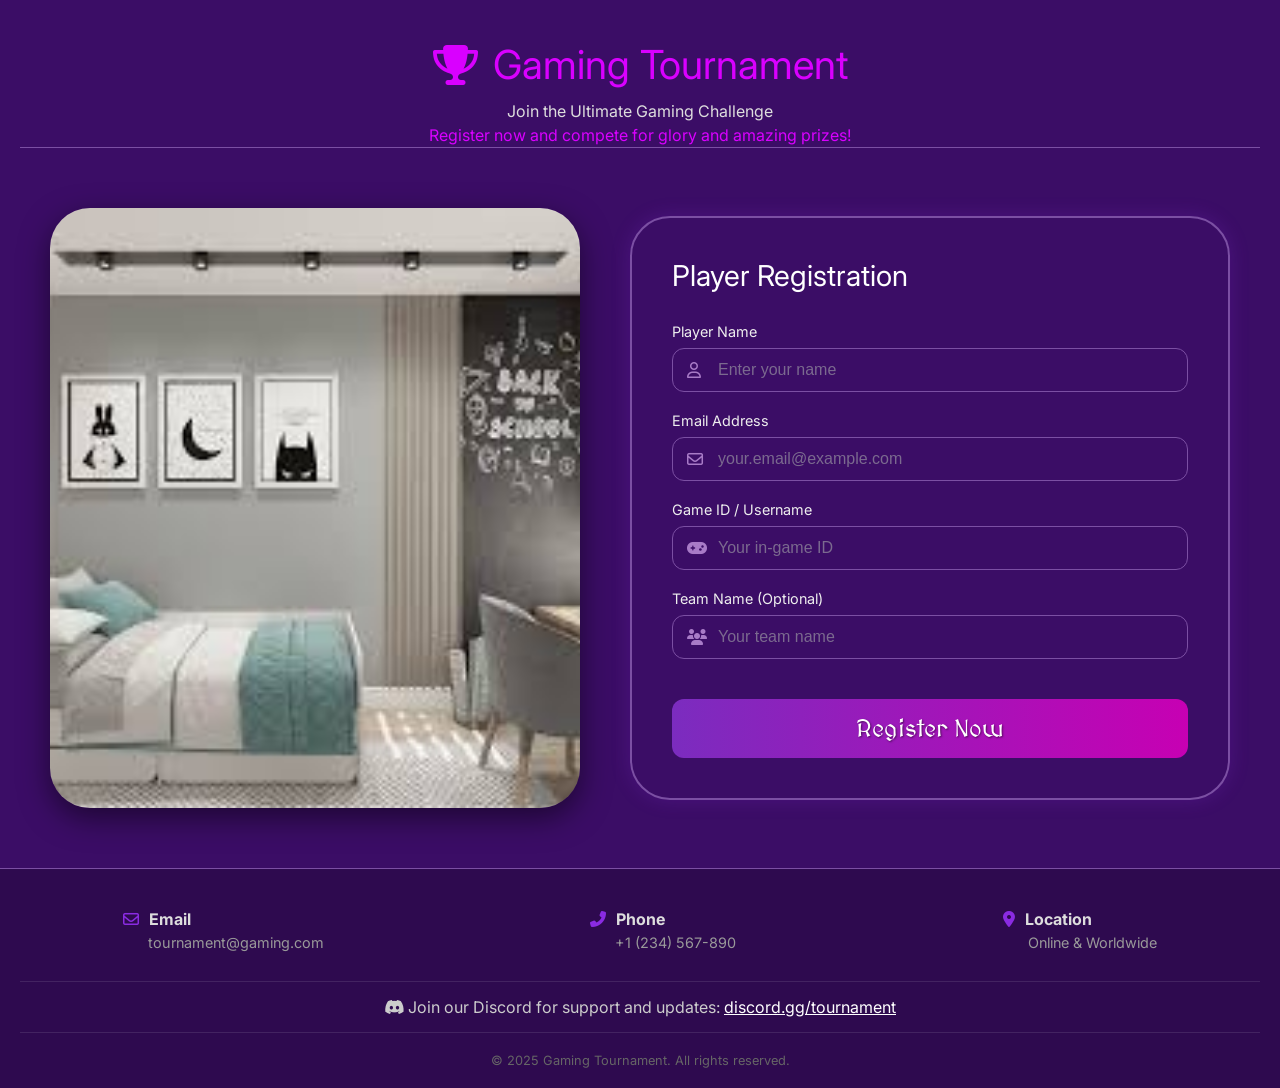
==== index.html @ ecdebb62 "Add files via upload" ====
<!DOCTYPE html>
<html lang="uk">
<head>
    <meta charset="UTF-8">
    <meta name="viewport" content="width=device-width, initial-scale=1.0">
    <title>Gaming Tournament Registration</title>
    <link href="https://fonts.googleapis.com/css2?family=Inter:wght@400;600&family=MedievalSharp&display=swap" rel="stylesheet">
    <link rel="stylesheet" href="https://cdnjs.cloudflare.com/ajax/libs/font-awesome/6.4.0/css/all.min.css">
    <link rel="stylesheet" href="style.css">
</head>
<body>

    <header>
        <div class="header-title">
            <i class="fas fa-trophy"></i> Gaming Tournament
        </div>
        <div class="header-subtitle">
            <p>Join the Ultimate Gaming Challenge</p>
            <p class="highlight-text">Register now and compete for glory and amazing prizes!</p>
        </div>
    </header>

    <main class="main-container">
        
        <div class="image-card">
            <img src="img/image 1.png" alt="Gamer Character">
        </div>

        <div class="form-card">
            <h2>Player Registration</h2>
            <form action="#">
                
                <div class="form-group">
                    <label>Player Name</label>
                    <div class="input-wrapper">
                        <i class="far fa-user"></i>
                        <input type="text" placeholder="Enter your name" required>
                    </div>
                </div>

                <div class="form-group">
                    <label>Email Address</label>
                    <div class="input-wrapper">
                        <i class="far fa-envelope"></i>
                        <input type="email" placeholder="your.email@example.com" required>
                    </div>
                </div>

                <div class="form-group">
                    <label>Game ID / Username</label>
                    <div class="input-wrapper">
                        <i class="fas fa-gamepad"></i>
                        <input type="text" placeholder="Your in-game ID" required>
                    </div>
                </div>

                <div class="form-group">
                    <label>Team Name (Optional)</label>
                    <div class="input-wrapper">
                        <i class="fas fa-users"></i>
                        <input type="text" placeholder="Your team name">
                    </div>
                </div>

                <button type="submit" class="submit-btn">Register Now</button>

            </form>
        </div>
    </main>

    <footer>
        <div class="footer-content">
            <div class="contact-item">
                <h4><i class="far fa-envelope"></i> Email</h4>
                <a href="mailto:tournament@gaming.com">tournament@gaming.com</a>
            </div>
            <div class="contact-item">
                <h4><i class="fas fa-phone-alt"></i> Phone</h4>
                <a href="tel:+1234567890">+1 (234) 567-890</a>
            </div>
            <div class="contact-item">
                <h4><i class="fas fa-map-marker-alt"></i> Location</h4>
                <span>Online & Worldwide</span>
            </div>
        </div>

        <div class="discord-bar">
            <i class="fab fa-discord"></i> Join our Discord for support and updates: <a href="#">discord.gg/tournament</a>
        </div>

        <div class="copyright">
            © 2025 Gaming Tournament. All rights reserved.
        </div>
    </footer>

</body>
</html>
---- style.css ----
:root {
    --bg-color: #3b0d66; /* Темно-фіолетовий фон */
    --card-bg: rgba(255, 255, 255, 0.05);
    --accent-pink: #d900ff;
    --accent-purple: #8a2be2;
    --text-color: #ffffff;
    --border-color: #7b4fa3;
}

* {
    margin: 0;
    padding: 0;
    box-sizing: border-box;
}

body {
    font-family: 'Inter', sans-serif;
    background-color: var(--bg-color);
    color: var(--text-color);
    display: flex;
    flex-direction: column;
    min-height: 100vh;
}

/* --- Header --- */
header {
    text-align: center;
    padding: 40px 20px;
}

.header-title {
    font-size: 2.5rem;
    color: var(--accent-pink);
    margin-bottom: 10px;
    display: flex;
    align-items: center;
    justify-content: center;
    gap: 15px;
    
    
}

.header-subtitle {
    font-size: 1rem;
    color: #ddd;
    line-height: 1.5;
    border-bottom: 1px solid var(--border-color);
}

.highlight-text {
    color: var(--accent-pink);
}

/* --- Main Content --- */
.main-container {
    display: flex;
    justify-content: center;
    align-items: center;
    gap: 50px;
    padding: 20px;
    flex-grow: 1;
    flex-wrap: wrap; /* Для мобільних пристроїв */
}

/* --- Ліва частина (Картинка) --- */
.image-card {
    width: 530px;

    height: 600px;
    padding: 0%;
    border-radius: 40px;
    overflow: hidden;
    box-shadow: 0 10px 30px rgba(0,0,0,0.5);    
}

.image-card img {
    width: 100%;
    height: 100%;
    object-fit: cover;
}

/* --- Права частина (Форма) --- */
.form-card {
    background-color: transparent;
    border: 2px solid var(--border-color);
    border-radius: 40px;
    padding: 40px;
    width: 600px;
    box-shadow: 0 0 20px rgba(138, 43, 226, 0.2);
}

.form-card h2 {
    font-size: 1.8rem;
    margin-bottom: 30px;
    font-weight: 400;
}

.form-group {
    margin-bottom: 20px;
}

.form-group label {
    display: block;
    margin-bottom: 8px;
    font-size: 0.9rem;
    color: #eee;
}

.input-wrapper {
    position: relative;
}

.input-wrapper i {
    position: absolute;
    left: 15px;
    top: 50%;
    transform: translateY(-50%);
    color: #a87bc7;
}

.input-wrapper input {
    width: 100%;
    background: transparent;
    border: 1px solid var(--border-color);
    border-radius: 12px;
    padding: 12px 12px 12px 45px; /* Відступ зліва для іконки */
    color: white;
    font-size: 1rem;
    outline: none;
    transition: border-color 0.3s;
}

.input-wrapper input::placeholder {
    color: #7b6a8f;
}

.input-wrapper input:focus {
    border-color: var(--accent-pink);
    box-shadow: 0 0 8px rgba(217, 0, 255, 0.3);
}

/* Кнопка */
.submit-btn {
    width: 100%;
    padding: 15px;
    margin-top: 20px;
    border: none;
    border-radius: 12px;
    background: linear-gradient(90deg, #7b2cbf 0%, #c700b3 100%);
    color: white;
    font-family: 'MedievalSharp', cursive; /* Специфічний шрифт з картинки */
    font-size: 1.5rem;
    cursor: pointer;
    transition: transform 0.2s;
    text-shadow: 1px 1px 2px rgba(0,0,0,0.5);
}

.submit-btn:hover {
    transform: scale(1.02);
    filter: brightness(1.1);
}

/* --- Footer --- */
footer {
    border-top: 1px solid var(--border-color);
    padding: 40px 20px 20px;
    margin-top: 40px;
    background-color: #2e0a4f;
}

.footer-content {
    display: flex;
    justify-content: space-around   ;
    gap: 60px;
    margin-bottom: 30px;
    flex-wrap: wrap;
}

.contact-item {
    display: flex;
    flex-direction: column;
    align-items: flex-start;
}

.contact-item h4 {
    color: #ddd;
    margin-bottom: 5px;
    display: flex;
    align-items: center;
    gap: 10px;
}

.contact-item h4 i {
    color: var(--accent-purple);
}

.contact-item a, .contact-item span {
    color: #999;
    text-decoration: none;
    font-size: 0.9rem;
    margin-left: 25px; /* Вирівнювання під текстом заголовка */
}

.contact-item a:hover {
    color: var(--accent-pink);
}

.discord-bar {
    text-align: center;
    padding: 15px 0;
    border-top: 1px solid rgba(255,255,255,0.1);
    border-bottom: 1px solid rgba(255,255,255,0.1);
    margin-bottom: 20px;
    color: #ccc;
}

.discord-bar a {
    color: #fff;
    text-decoration: underline;
}

.copyright {
    text-align: center;
    font-size: 0.8rem;
    color: #666;
}

/* --- Адаптивність --- */
@media (max-width: 900px) {
    .main-container {
        flex-direction: column;
    }
    
    .image-card, .form-card {
        width: 100%;
        max-width: 450px;
    }
    
    .footer-content {
        flex-direction: column;
        align-items: center;
        gap: 20px;
    }
}
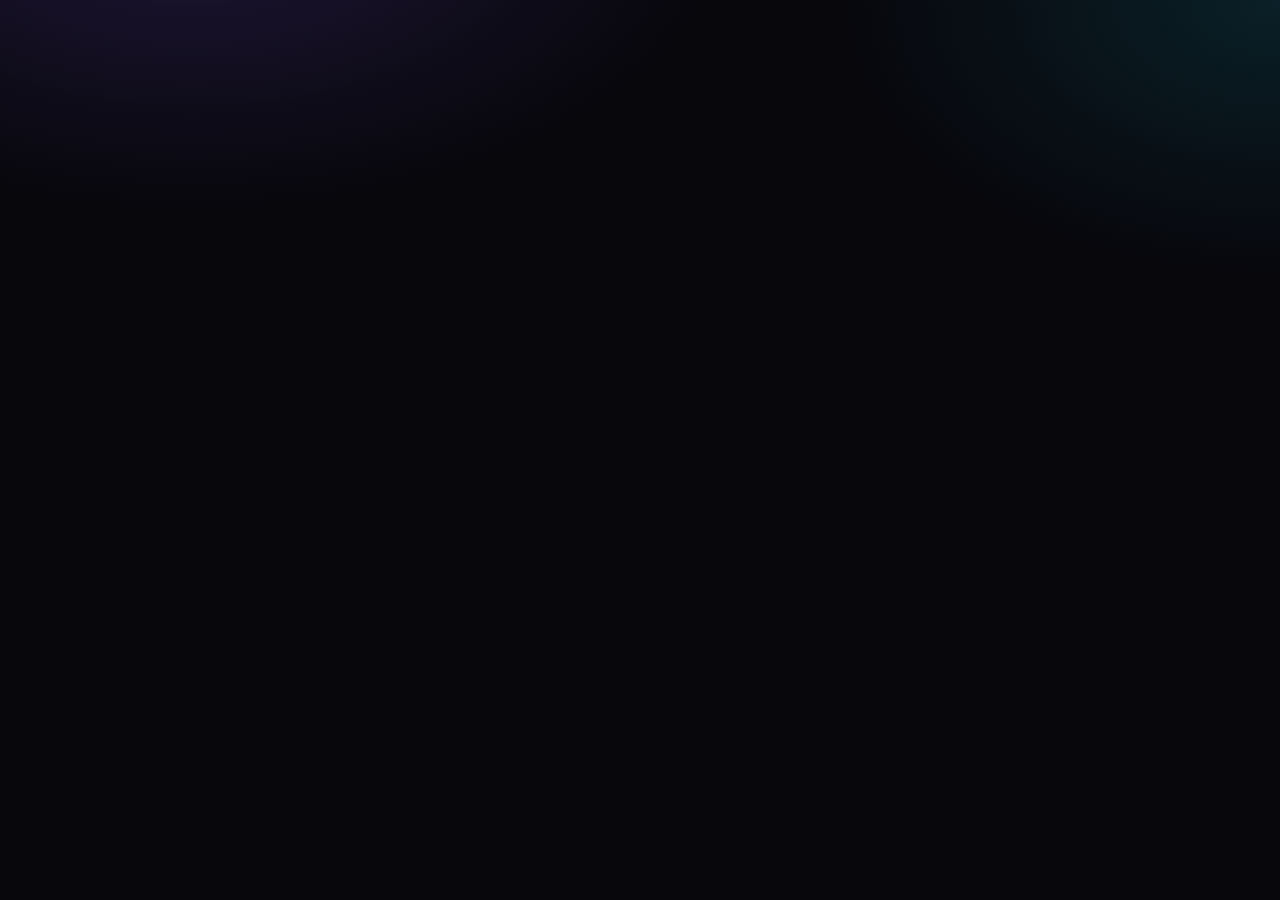
==== commit 6f610707: "Rename undex.html to index.html" ====
--- a/index.html
+++ b/index.html
@@ -1,97 +1,13 @@
-<!DOCTYPE html>
-<html lang="uk">
-<head>
-    <meta charset="UTF-8">
-    <meta name="viewport" content="width=device-width, initial-scale=1.0">
-    <title>Gaming Tournament Registration</title>
-    <link href="https://fonts.googleapis.com/css2?family=Inter:wght@400;600&family=MedievalSharp&display=swap" rel="stylesheet">
-    <link rel="stylesheet" href="https://cdnjs.cloudflare.com/ajax/libs/font-awesome/6.4.0/css/all.min.css">
-    <link rel="stylesheet" href="style.css">
-</head>
-<body>
-
-    <header>
-        <div class="header-title">
-            <i class="fas fa-trophy"></i> Gaming Tournament
-        </div>
-        <div class="header-subtitle">
-            <p>Join the Ultimate Gaming Challenge</p>
-            <p class="highlight-text">Register now and compete for glory and amazing prizes!</p>
-        </div>
-    </header>
-
-    <main class="main-container">
-        
-        <div class="image-card">
-            <img src="img/image 1.png" alt="Gamer Character">
-        </div>
-
-        <div class="form-card">
-            <h2>Player Registration</h2>
-            <form action="#">
-                
-                <div class="form-group">
-                    <label>Player Name</label>
-                    <div class="input-wrapper">
-                        <i class="far fa-user"></i>
-                        <input type="text" placeholder="Enter your name" required>
-                    </div>
-                </div>
-
-                <div class="form-group">
-                    <label>Email Address</label>
-                    <div class="input-wrapper">
-                        <i class="far fa-envelope"></i>
-                        <input type="email" placeholder="your.email@example.com" required>
-                    </div>
-                </div>
-
-                <div class="form-group">
-                    <label>Game ID / Username</label>
-                    <div class="input-wrapper">
-                        <i class="fas fa-gamepad"></i>
-                        <input type="text" placeholder="Your in-game ID" required>
-                    </div>
-                </div>
-
-                <div class="form-group">
-                    <label>Team Name (Optional)</label>
-                    <div class="input-wrapper">
-                        <i class="fas fa-users"></i>
-                        <input type="text" placeholder="Your team name">
-                    </div>
-                </div>
-
-                <button type="submit" class="submit-btn">Register Now</button>
-
-            </form>
-        </div>
-    </main>
-
-    <footer>
-        <div class="footer-content">
-            <div class="contact-item">
-                <h4><i class="far fa-envelope"></i> Email</h4>
-                <a href="mailto:tournament@gaming.com">tournament@gaming.com</a>
-            </div>
-            <div class="contact-item">
-                <h4><i class="fas fa-phone-alt"></i> Phone</h4>
-                <a href="tel:+1234567890">+1 (234) 567-890</a>
-            </div>
-            <div class="contact-item">
-                <h4><i class="fas fa-map-marker-alt"></i> Location</h4>
-                <span>Online & Worldwide</span>
-            </div>
-        </div>
-
-        <div class="discord-bar">
-            <i class="fab fa-discord"></i> Join our Discord for support and updates: <a href="#">discord.gg/tournament</a>
-        </div>
-
-        <div class="copyright">
-            © 2025 Gaming Tournament. All rights reserved.
-        </div>
-    </footer>
-
-</body>
-</html>
+<!DOCTYPE html>
+<html lang="uk">
+<head>
+  <meta charset="UTF-8">
+  <meta name="viewport" content="width=device-width, initial-scale=1.0">
+  <title>IQ Arena</title>
+  <link rel="stylesheet" href="style.css">
+</head>
+<body>
+  <div class="wrap" id="app"></div>
+  <script src="script.js"></script>
+</body>
+</html>
--- a/style.css
+++ b/style.css
@@ -1,244 +1,1082 @@
+@import url('https://fonts.googleapis.com/css2?family=Space+Grotesk:wght@500;600;700&family=Inter:wght@400;500;600;700&display=swap');
+
 :root {
-    --bg-color: #3b0d66; /* Темно-фіолетовий фон */
-    --card-bg: rgba(255, 255, 255, 0.05);
-    --accent-pink: #d900ff;
-    --accent-purple: #8a2be2;
-    --text-color: #ffffff;
-    --border-color: #7b4fa3;
+--bg: #07070c;
+--bg-elev: #12121c;
+--bg-card: #16161f;
+--line: #26263a;
+--violet: #8b5cf6;
+--cyan: #22d3ee;
+--pink: #ec4899;
+--gold: #f5c542;
+--text: #eceaf7;
+--text-dim: #8b899e;
+--danger: #f14668;
+--good: #34d399;
 }
 
 * {
-    margin: 0;
-    padding: 0;
-    box-sizing: border-box;
-}
-
+  box-sizing: border-box;
+  }
+
+html,
 body {
-    font-family: 'Inter', sans-serif;
-    background-color: var(--bg-color);
-    color: var(--text-color);
-    display: flex;
-    flex-direction: column;
-    min-height: 100vh;
-}
-
-/* --- Header --- */
-header {
-    text-align: center;
-    padding: 40px 20px;
-}
-
-.header-title {
-    font-size: 2.5rem;
-    color: var(--accent-pink);
-    margin-bottom: 10px;
-    display: flex;
-    align-items: center;
-    justify-content: center;
-    gap: 15px;
-    
-    
-}
-
-.header-subtitle {
-    font-size: 1rem;
-    color: #ddd;
-    line-height: 1.5;
-    border-bottom: 1px solid var(--border-color);
-}
-
-.highlight-text {
-    color: var(--accent-pink);
-}
-
-/* --- Main Content --- */
-.main-container {
-    display: flex;
-    justify-content: center;
-    align-items: center;
-    gap: 50px;
-    padding: 20px;
-    flex-grow: 1;
-    flex-wrap: wrap; /* Для мобільних пристроїв */
-}
-
-/* --- Ліва частина (Картинка) --- */
-.image-card {
-    width: 530px;
-
-    height: 600px;
-    padding: 0%;
-    border-radius: 40px;
-    overflow: hidden;
-    box-shadow: 0 10px 30px rgba(0,0,0,0.5);    
-}
-
-.image-card img {
-    width: 100%;
-    height: 100%;
-    object-fit: cover;
-}
-
-/* --- Права частина (Форма) --- */
-.form-card {
-    background-color: transparent;
-    border: 2px solid var(--border-color);
-    border-radius: 40px;
-    padding: 40px;
-    width: 600px;
-    box-shadow: 0 0 20px rgba(138, 43, 226, 0.2);
-}
-
-.form-card h2 {
-    font-size: 1.8rem;
-    margin-bottom: 30px;
-    font-weight: 400;
-}
-
-.form-group {
-    margin-bottom: 20px;
-}
-
-.form-group label {
-    display: block;
-    margin-bottom: 8px;
-    font-size: 0.9rem;
-    color: #eee;
-}
-
-.input-wrapper {
-    position: relative;
-}
-
-.input-wrapper i {
-    position: absolute;
-    left: 15px;
-    top: 50%;
-    transform: translateY(-50%);
-    color: #a87bc7;
-}
-
-.input-wrapper input {
-    width: 100%;
-    background: transparent;
-    border: 1px solid var(--border-color);
-    border-radius: 12px;
-    padding: 12px 12px 12px 45px; /* Відступ зліва для іконки */
-    color: white;
-    font-size: 1rem;
-    outline: none;
-    transition: border-color 0.3s;
-}
-
-.input-wrapper input::placeholder {
-    color: #7b6a8f;
-}
-
-.input-wrapper input:focus {
-    border-color: var(--accent-pink);
-    box-shadow: 0 0 8px rgba(217, 0, 255, 0.3);
-}
-
-/* Кнопка */
-.submit-btn {
-    width: 100%;
-    padding: 15px;
-    margin-top: 20px;
-    border: none;
-    border-radius: 12px;
-    background: linear-gradient(90deg, #7b2cbf 0%, #c700b3 100%);
-    color: white;
-    font-family: 'MedievalSharp', cursive; /* Специфічний шрифт з картинки */
-    font-size: 1.5rem;
-    cursor: pointer;
-    transition: transform 0.2s;
-    text-shadow: 1px 1px 2px rgba(0,0,0,0.5);
-}
-
-.submit-btn:hover {
-    transform: scale(1.02);
-    filter: brightness(1.1);
-}
-
-/* --- Footer --- */
-footer {
-    border-top: 1px solid var(--border-color);
-    padding: 40px 20px 20px;
-    margin-top: 40px;
-    background-color: #2e0a4f;
-}
-
-.footer-content {
-    display: flex;
-    justify-content: space-around   ;
-    gap: 60px;
-    margin-bottom: 30px;
-    flex-wrap: wrap;
-}
-
-.contact-item {
-    display: flex;
-    flex-direction: column;
-    align-items: flex-start;
-}
-
-.contact-item h4 {
-    color: #ddd;
-    margin-bottom: 5px;
-    display: flex;
-    align-items: center;
-    gap: 10px;
-}
-
-.contact-item h4 i {
-    color: var(--accent-purple);
-}
-
-.contact-item a, .contact-item span {
-    color: #999;
-    text-decoration: none;
-    font-size: 0.9rem;
-    margin-left: 25px; /* Вирівнювання під текстом заголовка */
-}
-
-.contact-item a:hover {
-    color: var(--accent-pink);
-}
-
-.discord-bar {
-    text-align: center;
-    padding: 15px 0;
-    border-top: 1px solid rgba(255,255,255,0.1);
-    border-bottom: 1px solid rgba(255,255,255,0.1);
-    margin-bottom: 20px;
-    color: #ccc;
-}
-
-.discord-bar a {
-    color: #fff;
-    text-decoration: underline;
-}
-
-.copyright {
-    text-align: center;
-    font-size: 0.8rem;
-    color: #666;
-}
-
-/* --- Адаптивність --- */
-@media (max-width: 900px) {
-    .main-container {
-        flex-direction: column;
-    }
-    
-    .image-card, .form-card {
-        width: 100%;
-        max-width: 450px;
-    }
-    
-    .footer-content {
-        flex-direction: column;
-        align-items: center;
-        gap: 20px;
-    }
-}
+margin: 0;
+padding: 0;
+}
+
+body {
+background:
+radial-gradient(
+ellipse 900px 500px at 15% -10%,
+rgba(139, 92, 246, .18),
+transparent 60%
+),
+radial-gradient(
+ellipse 800px 500px at 100% 0%,
+rgba(34, 211, 238, .12),
+transparent 55%
+),
+var(--bg);
+
+color: var(--text);
+font-family: 'Inter', sans-serif;
+min-height: 100vh;
+}
+
+h1,
+h2,
+h3,
+.disp {
+font-family: 'Space Grotesk', sans-serif;
+}
+
+button,
+input {
+font-family: 'Inter', sans-serif;
+}
+
+button {
+cursor: pointer;
+}
+
+::selection {
+background: var(--violet);
+color: #fff;
+}
+
+:focus-visible {
+outline: 2px solid var(--cyan);
+outline-offset: 2px;
+}
+
+@media (prefers-reduced-motion: reduce) {
+
+* {
+  animation-duration: .001ms !important;
+  transition-duration: .001ms !important;
+  }
+  }
+
+.wrap {
+max-width: 960px;
+margin: 0 auto;
+padding: 18px 16px 60px;
+}
+
+/* TOPBAR */
+
+.topbar {
+display: flex;
+align-items: center;
+justify-content: space-between;
+gap: 12px;
+margin-bottom: 22px;
+}
+
+.brand {
+display: flex;
+align-items: center;
+gap: 10px;
+}
+
+.brand-orb {
+width: 36px;
+height: 36px;
+border-radius: 50%;
+background: conic-gradient(
+from 180deg,
+var(--violet),
+var(--cyan),
+var(--pink),
+var(--violet)
+);
+box-shadow: 0 0 22px rgba(139, 92, 246, .55);
+animation: spin 6s linear infinite;
+}
+
+@keyframes spin {
+to {
+transform: rotate(360deg);
+}
+}
+
+.brand-name {
+font-size: 20px;
+font-weight: 700;
+letter-spacing: .3px;
+}
+
+.brand-name span {
+color: var(--cyan);
+}
+
+.coin-pill {
+display: flex;
+align-items: center;
+gap: 6px;
+background: var(--bg-card);
+border: 1px solid var(--line);
+padding: 8px 14px;
+border-radius: 999px;
+font-weight: 600;
+font-size: 14px;
+}
+
+.coin-pill .dot {
+width: 9px;
+height: 9px;
+border-radius: 50%;
+background: var(--gold);
+box-shadow: 0 0 8px var(--gold);
+}
+
+/* TABS */
+
+.tabs {
+display: flex;
+gap: 6px;
+margin-bottom: 22px;
+border-bottom: 1px solid var(--line);
+overflow-x: auto;
+}
+
+.tab-btn {
+background: none;
+border: none;
+color: var(--text-dim);
+padding: 10px 16px;
+font-size: 14.5px;
+font-weight: 600;
+border-bottom: 2px solid transparent;
+white-space: nowrap;
+transition: .15s;
+}
+
+.tab-btn:hover {
+color: var(--text);
+}
+
+.tab-btn.active {
+color: var(--cyan);
+border-bottom-color: var(--cyan);
+}
+
+/* COMMON */
+
+.card {
+background: var(--bg-card);
+border: 1px solid var(--line);
+border-radius: 16px;
+padding: 22px;
+}
+
+.muted {
+color: var(--text-dim);
+}
+
+.grad-btn {
+background: linear-gradient(90deg, var(--violet), var(--cyan));
+border: none;
+color: #0a0a12;
+font-weight: 700;
+padding: 12px 22px;
+border-radius: 11px;
+font-size: 15px;
+transition: .15s;
+}
+
+.grad-btn:hover {
+filter: brightness(1.1);
+transform: translateY(-1px);
+}
+
+.grad-btn:disabled {
+opacity: .4;
+cursor: not-allowed;
+transform: none;
+}
+
+.ghost-btn {
+background: transparent;
+border: 1px solid var(--line);
+color: var(--text);
+padding: 11px 20px;
+border-radius: 11px;
+font-size: 14.5px;
+font-weight: 600;
+transition: .15s;
+}
+
+.ghost-btn:hover {
+border-color: var(--cyan);
+color: var(--cyan);
+}
+
+/* TEST HUB */
+
+.hero-row {
+display: flex;
+gap: 22px;
+align-items: center;
+flex-wrap: wrap;
+margin-bottom: 22px;
+}
+
+.gauge-wrap {
+position: relative;
+width: 150px;
+height: 150px;
+flex-shrink: 0;
+}
+
+.gauge-num {
+position: absolute;
+inset: 0;
+display: flex;
+flex-direction: column;
+align-items: center;
+justify-content: center;
+}
+
+.gauge-num b {
+font-family: 'Space Grotesk';
+font-size: 26px;
+}
+
+.gauge-num small {
+color: var(--text-dim);
+font-size: 11px;
+letter-spacing: .5px;
+text-align: center;
+padding: 0 10px;
+}
+
+.hero-text h2 {
+margin: 0 0 8px;
+font-size: 24px;
+}
+
+.hero-text p {
+color: var(--text-dim);
+margin: 0 0 14px;
+max-width: 420px;
+line-height: 1.5;
+font-size: 14.5px;
+}
+
+.shop-cats {
+display: flex;
+gap: 8px;
+margin-bottom: 18px;
+flex-wrap: wrap;
+}
+
+.cat-chip {
+background: var(--bg-elev);
+border: 1px solid var(--line);
+color: var(--text-dim);
+padding: 8px 14px;
+border-radius: 999px;
+font-size: 13.5px;
+font-weight: 600;
+}
+
+.cat-chip:hover {
+border-color: var(--violet);
+color: var(--text);
+}
+
+.cat-chip.active {
+color: #0a0a12;
+background: var(--cyan);
+border-color: var(--cyan);
+}
+
+/* LEVELS */
+
+.level-grid {
+display: grid;
+grid-template-columns: repeat(auto-fill, minmax(130px, 1fr));
+gap: 14px;
+}
+
+.level-node {
+position: relative;
+background: var(--bg-elev);
+border: 1px solid var(--line);
+border-radius: 14px;
+padding: 16px 12px;
+text-align: center;
+transition: .15s;
+}
+
+.level-node.unlocked {
+border-color: var(--violet);
+cursor: pointer;
+}
+
+.level-node.unlocked:hover {
+transform: translateY(-2px);
+box-shadow: 0 6px 20px rgba(139, 92, 246, .25);
+}
+
+.level-node.locked {
+opacity: .45;
+}
+
+.level-num {
+font-family: 'Space Grotesk';
+font-size: 26px;
+font-weight: 700;
+}
+
+.level-title {
+font-size: 11.5px;
+color: var(--text-dim);
+margin: 4px 0 8px;
+min-height: 28px;
+}
+
+.level-stars {
+font-size: 15px;
+letter-spacing: 2px;
+}
+
+.level-lock {
+font-size: 22px;
+margin-top: 4px;
+}
+
+/* TEST CARDS */
+
+.image-test-menu {
+display: grid;
+grid-template-columns: 1fr;
+gap: 14px;
+}
+
+.image-test-card {
+background: var(--bg-elev);
+border: 1px solid var(--line);
+border-radius: 14px;
+padding: 20px;
+transition: .15s;
+}
+
+.image-test-card:hover {
+border-color: var(--violet);
+}
+
+.image-test-card h3 {
+margin: 0 0 8px;
+font-size: 17px;
+}
+
+.image-test-card p {
+color: var(--text-dim);
+font-size: 13.5px;
+line-height: 1.5;
+margin: 0 0 15px;
+}
+
+.test-type-badge {
+display: inline-block;
+font-size: 11px;
+color: var(--cyan);
+border: 1px solid rgba(34, 211, 238, .35);
+padding: 5px 9px;
+border-radius: 999px;
+margin-bottom: 9px;
+font-weight: 700;
+letter-spacing: .4px;
+}
+
+/* IMAGE TEST */
+
+.picture-box {
+background: #0b0b14;
+border: 1px solid var(--line);
+border-radius: 14px;
+padding: 18px;
+margin: 10px 0 18px;
+display: flex;
+justify-content: center;
+align-items: center;
+min-height: 230px;
+overflow: hidden;
+}
+
+.picture-box svg {
+max-width: 100%;
+height: auto;
+}
+
+.image-options {
+display: grid;
+grid-template-columns: 1fr 1fr;
+gap: 12px;
+}
+
+.image-opt {
+min-height: 130px;
+display: flex;
+align-items: center;
+justify-content: center;
+}
+
+.image-opt svg {
+max-width: 100%;
+height: 100px;
+}
+
+@media(max-width:520px) {
+.image-options {
+grid-template-columns: 1fr;
+}
+
+.image-opt {
+min-height: 110px;
+}
+}
+
+/* PROGRESS */
+
+.q-progress {
+display: flex;
+gap: 5px;
+margin-bottom: 18px;
+}
+
+.q-progress i {
+flex: 1;
+height: 5px;
+border-radius: 3px;
+background: var(--line);
+}
+
+.q-progress i.done {
+background: var(--cyan);
+}
+
+.q-progress i.now {
+background: var(--violet);
+}
+
+.q-text {
+font-size: 19px;
+font-weight: 600;
+margin: 4px 0 20px;
+line-height: 1.4;
+}
+
+.opts {
+display: grid;
+grid-template-columns: 1fr 1fr;
+gap: 12px;
+}
+
+@media(max-width:520px) {
+.opts {
+grid-template-columns: 1fr;
+}
+}
+
+.opt-btn {
+text-align: left;
+background: var(--bg-elev);
+border: 1px solid var(--line);
+color: var(--text);
+padding: 14px 16px;
+border-radius: 12px;
+font-size: 15px;
+transition: .12s;
+}
+
+.opt-btn:hover {
+border-color: var(--violet);
+background: #1a1a28;
+}
+
+.opt-btn.correct {
+border-color: var(--good);
+background: rgba(52, 211, 153, .12);
+}
+
+.opt-btn.wrong {
+border-color: var(--danger);
+background: rgba(241, 70, 104, .12);
+}
+
+.opt-btn:disabled {
+cursor: default;
+}
+
+/* RESULTS */
+
+.result-box {
+text-align: center;
+padding: 10px 0 4px;
+}
+
+.result-box .big {
+font-family: 'Space Grotesk';
+font-size: 52px;
+font-weight: 700;
+background: linear-gradient(90deg, var(--violet), var(--cyan));
+-webkit-background-clip: text;
+background-clip: text;
+color: transparent;
+}
+
+.pass-tag {
+display: inline-block;
+padding: 6px 16px;
+border-radius: 999px;
+font-weight: 700;
+font-size: 13px;
+margin-bottom: 8px;
+}
+
+.pass-tag.win {
+background: rgba(52, 211, 153, .15);
+color: var(--good);
+}
+
+.pass-tag.fail {
+background: rgba(241, 70, 104, .15);
+color: var(--danger);
+}
+
+.result-row {
+display: flex;
+justify-content: center;
+gap: 26px;
+margin: 18px 0 22px;
+flex-wrap: wrap;
+}
+
+.result-stat {
+text-align: center;
+}
+
+.result-stat b {
+display: block;
+font-size: 20px;
+font-family: 'Space Grotesk';
+}
+
+.result-stat small {
+color: var(--text-dim);
+font-size: 12px;
+}
+
+.stars-big {
+font-size: 34px;
+letter-spacing: 6px;
+margin: 6px 0 10px;
+}
+
+/* SHOP */
+
+.shop-grid {
+display: grid;
+grid-template-columns: repeat(auto-fill, minmax(140px, 1fr));
+gap: 14px;
+}
+
+.item-card {
+background: var(--bg-elev);
+border: 1px solid var(--line);
+border-radius: 14px;
+padding: 14px;
+text-align: center;
+}
+
+.item-preview {
+width: 64px;
+height: 64px;
+border-radius: 50%;
+margin: 0 auto 10px;
+display: flex;
+align-items: center;
+justify-content: center;
+font-size: 28px;
+border: 1px solid var(--line);
+}
+
+.item-name {
+font-size: 13.5px;
+font-weight: 600;
+margin-bottom: 2px;
+}
+
+.item-cost {
+color: var(--gold);
+font-size: 12.5px;
+margin-bottom: 10px;
+}
+
+.item-btn {
+width: 100%;
+padding: 8px;
+border-radius: 9px;
+font-size: 13px;
+font-weight: 700;
+border: none;
+}
+
+.item-btn.owned {
+background: var(--line);
+color: var(--text-dim);
+}
+
+.item-btn.equipped {
+background: var(--good);
+color: #06251a;
+}
+
+.item-btn.buy {
+background: linear-gradient(90deg, var(--violet), var(--cyan));
+color: #0a0a12;
+}
+
+.item-btn.locked {
+background: var(--bg-card);
+color: var(--text-dim);
+}
+
+/* PROFILE */
+
+.profile-top {
+display: flex;
+gap: 26px;
+align-items: center;
+flex-wrap: wrap;
+margin-bottom: 22px;
+}
+
+.avatar-shell {
+width: 130px;
+height: 130px;
+position: relative;
+flex-shrink: 0;
+}
+
+.avatar-body {
+width: 100%;
+height: 100%;
+border-radius: 50%;
+display: flex;
+align-items: center;
+justify-content: center;
+position: relative;
+transition: .2s;
+}
+
+.avatar-hat {
+position: absolute;
+left: 50%;
+transform: translateX(-50%);
+}
+
+.avatar-face {
+display: flex;
+align-items: center;
+justify-content: center;
+}
+
+.name-input {
+background: var(--bg-elev);
+border: 1px solid var(--line);
+color: var(--text);
+padding: 10px 14px;
+border-radius: 10px;
+font-size: 16px;
+font-weight: 600;
+width: 220px;
+max-width: 60vw;
+}
+
+.stat-grid {
+display: grid;
+grid-template-columns: repeat(auto-fit, minmax(100px, 1fr));
+gap: 12px;
+margin-top: 18px;
+}
+
+.stat-card {
+background: var(--bg-elev);
+border: 1px solid var(--line);
+border-radius: 12px;
+padding: 14px;
+text-align: center;
+}
+
+.stat-card b {
+display: block;
+font-family: 'Space Grotesk';
+font-size: 20px;
+}
+
+.stat-card small {
+color: var(--text-dim);
+font-size: 12px;
+}
+
+/* DUEL */
+
+.duel-choice {
+display: flex;
+gap: 14px;
+flex-wrap: wrap;
+}
+
+.duel-card {
+flex: 1;
+min-width: 220px;
+background: var(--bg-elev);
+border: 1px solid var(--line);
+border-radius: 14px;
+padding: 20px;
+}
+
+.duel-card h3 {
+margin: 0 0 8px;
+font-size: 16px;
+}
+
+.code-input {
+background: var(--bg-card);
+border: 1px solid var(--line);
+color: var(--text);
+padding: 11px 14px;
+border-radius: 10px;
+font-size: 18px;
+letter-spacing: 3px;
+text-align: center;
+width: 120px;
+margin-right: 10px;
+}
+
+.room-code-big {
+font-family: 'Space Grotesk';
+font-size: 44px;
+font-weight: 700;
+letter-spacing: 8px;
+color: var(--cyan);
+text-align: center;
+margin: 10px 0;
+}
+
+.pulse-dot {
+width: 9px;
+height: 9px;
+border-radius: 50%;
+background: var(--gold);
+display: inline-block;
+animation: pulse 1.2s infinite;
+margin-right: 6px;
+}
+
+@keyframes pulse {
+0%, 100% {
+opacity: 1;
+}
+
+50% {
+opacity: .25;
+}
+}
+
+.vs-row {
+display: flex;
+align-items: center;
+justify-content: center;
+gap: 24px;
+margin: 20px 0;
+}
+
+.vs-player {
+text-align: center;
+}
+
+.vs-avatar {
+width: 70px;
+height: 70px;
+border-radius: 50%;
+margin: 0 auto 8px;
+}
+
+.vs-mid {
+font-family: 'Space Grotesk';
+font-weight: 700;
+color: var(--text-dim);
+font-size: 18px;
+}
+
+.winner-banner {
+text-align: center;
+font-family: 'Space Grotesk';
+font-size: 22px;
+font-weight: 700;
+margin: 14px 0;
+}
+
+/* ===== RIDDLES ===== */
+
+.riddle-header {
+display: flex;
+justify-content: space-between;
+align-items: flex-start;
+gap: 20px;
+margin-bottom: 20px;
+}
+
+.riddle-header h2 {
+margin: 0 0 7px;
+}
+
+.riddle-header p {
+margin: 0;
+color: var(--text-dim);
+font-size: 14px;
+line-height: 1.5;
+}
+
+.riddle-score {
+min-width: 105px;
+text-align: center;
+background: var(--bg-elev);
+border: 1px solid var(--line);
+border-radius: 12px;
+padding: 10px 14px;
+}
+
+.riddle-score b {
+display: block;
+color: var(--gold);
+font-family: 'Space Grotesk';
+font-size: 21px;
+}
+
+.riddle-score span {
+color: var(--text-dim);
+font-size: 11px;
+}
+
+.riddle-categories {
+display: flex;
+gap: 8px;
+flex-wrap: wrap;
+margin-bottom: 18px;
+}
+
+.riddle-category {
+background: var(--bg-elev);
+border: 1px solid var(--line);
+color: var(--text-dim);
+border-radius: 999px;
+padding: 8px 13px;
+font-size: 13px;
+font-weight: 600;
+transition: .15s;
+}
+
+.riddle-category:hover {
+border-color: var(--violet);
+color: var(--text);
+}
+
+.riddle-category.active {
+color: #0a0a12;
+background: var(--violet);
+border-color: var(--violet);
+}
+
+.riddle-box {
+background:
+radial-gradient(
+circle at 80% 15%,
+rgba(139, 92, 246, .13),
+transparent 35%
+),
+var(--bg-elev);
+
+border: 1px solid var(--line);
+border-radius: 16px;
+padding: 24px;
+}
+
+.riddle-meta {
+display: flex;
+align-items: center;
+justify-content: space-between;
+gap: 10px;
+margin-bottom: 20px;
+}
+
+.riddle-tag {
+display: inline-flex;
+align-items: center;
+gap: 6px;
+color: var(--cyan);
+font-size: 12px;
+font-weight: 700;
+letter-spacing: .5px;
+}
+
+.riddle-number {
+color: var(--text-dim);
+font-size: 12px;
+}
+
+.riddle-question {
+font-family: 'Space Grotesk';
+font-size: 25px;
+font-weight: 700;
+line-height: 1.35;
+margin: 0 auto 22px;
+max-width: 700px;
+text-align: center;
+}
+
+.riddle-answer-row {
+display: flex;
+gap: 10px;
+max-width: 620px;
+margin: 0 auto;
+}
+
+.riddle-input {
+flex: 1;
+min-width: 0;
+background: #0b0b14;
+border: 1px solid var(--line);
+color: var(--text);
+border-radius: 11px;
+padding: 13px 15px;
+font-size: 15px;
+transition: .15s;
+}
+
+.riddle-input:focus {
+border-color: var(--violet);
+outline: none;
+}
+
+.riddle-hint {
+margin: 14px auto 0;
+max-width: 620px;
+color: var(--gold);
+background: rgba(245, 197, 66, .08);
+border: 1px solid rgba(245, 197, 66, .2);
+border-radius: 10px;
+padding: 10px 13px;
+font-size: 13px;
+line-height: 1.45;
+}
+
+.riddle-result {
+text-align: center;
+margin-top: 18px;
+padding: 15px;
+border-radius: 12px;
+font-weight: 600;
+}
+
+.riddle-result.correct {
+color: var(--good);
+background: rgba(52, 211, 153, .1);
+border: 1px solid rgba(52, 211, 153, .25);
+}
+
+.riddle-result.wrong {
+color: var(--danger);
+background: rgba(241, 70, 104, .1);
+border: 1px solid rgba(241, 70, 104, .25);
+}
+
+.riddle-actions {
+display: flex;
+justify-content: center;
+gap: 10px;
+flex-wrap: wrap;
+margin-top: 16px;
+}
+
+.riddle-stats {
+display: grid;
+grid-template-columns: repeat(3, 1fr);
+gap: 10px;
+margin-top: 14px;
+}
+
+.riddle-stat {
+background: var(--bg-elev);
+border: 1px solid var(--line);
+border-radius: 11px;
+padding: 12px;
+text-align: center;
+}
+
+.riddle-stat b {
+display: block;
+font-family: 'Space Grotesk';
+font-size: 19px;
+}
+
+.riddle-stat small {
+color: var(--text-dim);
+font-size: 11px;
+}
+
+@media(max-width:620px) {
+.riddle-header {
+flex-direction: column;
+}
+
+.riddle-score {
+width: 100%;
+}
+
+.riddle-question {
+font-size: 21px;
+}
+
+.riddle-answer-row {
+flex-direction: column;
+}
+
+.riddle-stats {
+grid-template-columns: 1fr;
+}
+
+.topbar {
+align-items: flex-start;
+}
+
+.vs-row {
+gap: 10px;
+}
+}
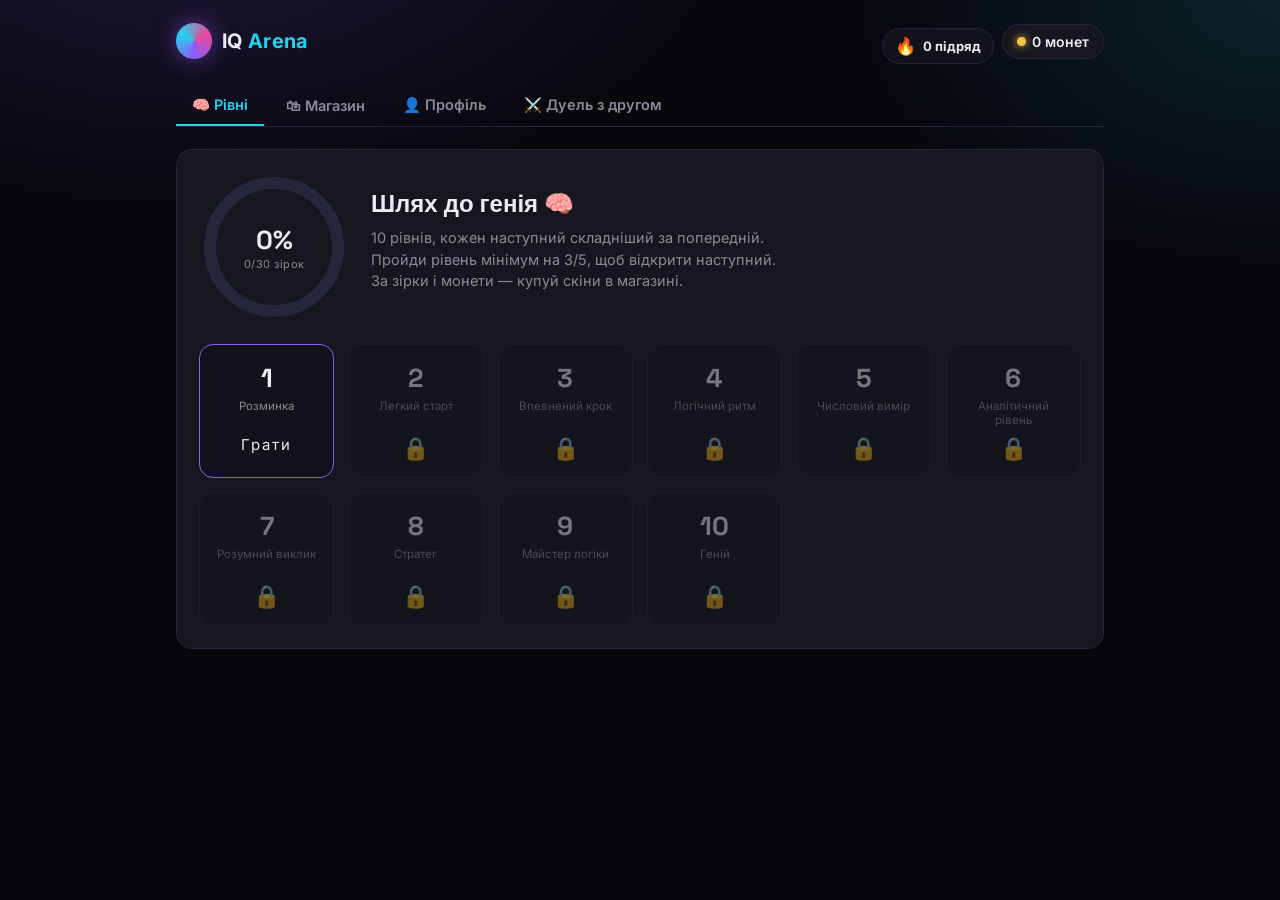
==== commit 1d5d1396: "Rename iq-arena-streak (1).html to index.html" ====
--- a/index.html
+++ b/index.html
@@ -1,13 +1,765 @@
 <!DOCTYPE html>
 <html lang="uk">
 <head>
-  <meta charset="UTF-8">
-  <meta name="viewport" content="width=device-width, initial-scale=1.0">
-  <title>IQ Arena</title>
-  <link rel="stylesheet" href="style.css">
+<meta charset="UTF-8">
+<meta name="viewport" content="width=device-width, initial-scale=1.0">
+<title>IQ Arena</title>
+<style>
+@import url('https://fonts.googleapis.com/css2?family=Space+Grotesk:wght@500;600;700&family=Inter:wght@400;500;600;700&display=swap');
+
+:root{
+  --bg:#07070c;
+  --bg-elev:#12121c;
+  --bg-card:#16161f;
+  --line:#26263a;
+  --violet:#8b5cf6;
+  --cyan:#22d3ee;
+  --pink:#ec4899;
+  --gold:#f5c542;
+  --text:#eceaf7;
+  --text-dim:#8b899e;
+  --danger:#f14668;
+  --good:#34d399;
+}
+*{box-sizing:border-box;}
+html,body{margin:0;padding:0;}
+body{
+  background:
+    radial-gradient(ellipse 900px 500px at 15% -10%, rgba(139,92,246,.18), transparent 60%),
+    radial-gradient(ellipse 800px 500px at 100% 0%, rgba(34,211,238,.12), transparent 55%),
+    var(--bg);
+  color:var(--text);
+  font-family:'Inter',sans-serif;
+  min-height:100vh;
+}
+h1,h2,h3,.disp{font-family:'Space Grotesk',sans-serif;}
+button{font-family:'Inter',sans-serif;cursor:pointer;}
+::selection{background:var(--violet);color:#fff;}
+:focus-visible{outline:2px solid var(--cyan);outline-offset:2px;}
+@media (prefers-reduced-motion: reduce){*{animation-duration:.001ms !important;transition-duration:.001ms !important;}}
+
+.wrap{max-width:960px;margin:0 auto;padding:18px 16px 60px;}
+
+/* topbar */
+.topbar{display:flex;align-items:center;justify-content:space-between;gap:12px;margin-bottom:22px;}
+.brand{display:flex;align-items:center;gap:10px;}
+.brand-orb{
+  width:36px;height:36px;border-radius:50%;
+  background:conic-gradient(from 180deg, var(--violet), var(--cyan), var(--pink), var(--violet));
+  box-shadow:0 0 22px rgba(139,92,246,.55);
+  animation:spin 6s linear infinite;
+}
+@keyframes spin{to{transform:rotate(360deg);}}
+.brand-name{font-size:20px;font-weight:700;letter-spacing:.3px;}
+.brand-name span{color:var(--cyan);}
+.coin-pill{
+  display:flex;align-items:center;gap:6px;
+  background:var(--bg-card);border:1px solid var(--line);
+  padding:8px 14px;border-radius:999px;font-weight:600;font-size:14px;
+}
+.coin-pill .dot{width:9px;height:9px;border-radius:50%;background:var(--gold);box-shadow:0 0 8px var(--gold);}
+
+/* tabs */
+.tabs{display:flex;gap:6px;margin-bottom:22px;border-bottom:1px solid var(--line);overflow-x:auto;}
+.tab-btn{
+  background:none;border:none;color:var(--text-dim);padding:10px 16px;font-size:14.5px;
+  font-weight:600;border-bottom:2px solid transparent;white-space:nowrap;transition:.15s;
+}
+.tab-btn:hover{color:var(--text);}
+.tab-btn.active{color:var(--cyan);border-bottom-color:var(--cyan);}
+
+.card{
+  background:var(--bg-card);border:1px solid var(--line);border-radius:16px;padding:22px;
+}
+.muted{color:var(--text-dim);}
+.grad-btn{
+  background:linear-gradient(90deg,var(--violet),var(--cyan));border:none;color:#0a0a12;
+  font-weight:700;padding:12px 22px;border-radius:11px;font-size:15px;transition:.15s;
+}
+.grad-btn:hover{filter:brightness(1.1);transform:translateY(-1px);}
+.grad-btn:disabled{opacity:.4;cursor:not-allowed;transform:none;}
+.ghost-btn{
+  background:transparent;border:1px solid var(--line);color:var(--text);
+  padding:11px 20px;border-radius:11px;font-size:14.5px;font-weight:600;transition:.15s;
+}
+.ghost-btn:hover{border-color:var(--cyan);color:var(--cyan);}
+
+/* ===== LEVEL MAP ===== */
+.hero-row{display:flex;gap:22px;align-items:center;flex-wrap:wrap;margin-bottom:22px;}
+.gauge-wrap{position:relative;width:150px;height:150px;flex-shrink:0;}
+.gauge-num{position:absolute;inset:0;display:flex;flex-direction:column;align-items:center;justify-content:center;}
+.gauge-num b{font-family:'Space Grotesk';font-size:26px;}
+.gauge-num small{color:var(--text-dim);font-size:11px;letter-spacing:.5px;text-align:center;padding:0 10px;}
+.hero-text h2{margin:0 0 8px;font-size:24px;}
+.hero-text p{color:var(--text-dim);margin:0 0 14px;max-width:420px;line-height:1.5;font-size:14.5px;}
+
+.level-grid{display:grid;grid-template-columns:repeat(auto-fill,minmax(130px,1fr));gap:14px;}
+.level-node{
+  position:relative;background:var(--bg-elev);border:1px solid var(--line);border-radius:14px;
+  padding:16px 12px;text-align:center;transition:.15s;
+}
+.level-node.unlocked{border-color:var(--violet);cursor:pointer;}
+.level-node.unlocked:hover{transform:translateY(-2px);box-shadow:0 6px 20px rgba(139,92,246,.25);}
+.level-node.locked{opacity:.45;}
+.level-num{font-family:'Space Grotesk';font-size:26px;font-weight:700;}
+.level-title{font-size:11.5px;color:var(--text-dim);margin:4px 0 8px;min-height:28px;}
+.level-stars{font-size:15px;letter-spacing:2px;}
+.level-lock{font-size:22px;margin-top:4px;}
+
+/* ===== STREAK ===== */
+.streak-pill{
+  display:inline-flex;align-items:center;gap:7px;
+  background:var(--bg-elev);border:1px solid var(--line);
+  padding:7px 12px;border-radius:999px;font-size:13px;font-weight:700;
+  margin-top:10px;
+}
+.streak-pill.hot{border-color:var(--gold);color:var(--gold);box-shadow:0 0 14px rgba(245,197,66,.14);}
+.streak-fire{font-size:17px;}
+
+/* progress bar in test */
+.q-progress{display:flex;gap:5px;margin-bottom:18px;}
+.q-progress i{flex:1;height:5px;border-radius:3px;background:var(--line);}
+.q-progress i.done{background:var(--cyan);}
+.q-progress i.now{background:var(--violet);}
+.q-text{font-size:19px;font-weight:600;margin:4px 0 20px;line-height:1.4;}
+.opts{display:grid;grid-template-columns:1fr 1fr;gap:12px;}
+@media(max-width:520px){.opts{grid-template-columns:1fr;}}
+.opt-btn{
+  text-align:left;background:var(--bg-elev);border:1px solid var(--line);color:var(--text);
+  padding:14px 16px;border-radius:12px;font-size:15px;transition:.12s;
+}
+.opt-btn:hover{border-color:var(--violet);background:#1a1a28;}
+.opt-btn.correct{border-color:var(--good);background:rgba(52,211,153,.12);}
+.opt-btn.wrong{border-color:var(--danger);background:rgba(241,70,104,.12);}
+.opt-btn:disabled{cursor:default;}
+
+.result-box{text-align:center;padding:10px 0 4px;}
+.result-box .big{font-family:'Space Grotesk';font-size:52px;font-weight:700;background:linear-gradient(90deg,var(--violet),var(--cyan));-webkit-background-clip:text;background-clip:text;color:transparent;}
+.pass-tag{display:inline-block;padding:6px 16px;border-radius:999px;font-weight:700;font-size:13px;margin-bottom:8px;}
+.pass-tag.win{background:rgba(52,211,153,.15);color:var(--good);}
+.pass-tag.fail{background:rgba(241,70,104,.15);color:var(--danger);}
+.result-row{display:flex;justify-content:center;gap:26px;margin:18px 0 22px;flex-wrap:wrap;}
+.result-stat{text-align:center;}
+.result-stat b{display:block;font-size:20px;font-family:'Space Grotesk';}
+.result-stat small{color:var(--text-dim);font-size:12px;}
+.stars-big{font-size:34px;letter-spacing:6px;margin:6px 0 10px;}
+
+/* ===== SHOP ===== */
+.shop-cats{display:flex;gap:8px;margin-bottom:18px;flex-wrap:wrap;}
+.cat-chip{background:var(--bg-elev);border:1px solid var(--line);color:var(--text-dim);padding:8px 14px;border-radius:999px;font-size:13.5px;font-weight:600;}
+.cat-chip.active{color:#0a0a12;background:var(--cyan);border-color:var(--cyan);}
+.shop-grid{display:grid;grid-template-columns:repeat(auto-fill,minmax(140px,1fr));gap:14px;}
+.item-card{background:var(--bg-elev);border:1px solid var(--line);border-radius:14px;padding:14px;text-align:center;}
+.item-preview{width:64px;height:64px;border-radius:50%;margin:0 auto 10px;display:flex;align-items:center;justify-content:center;font-size:28px;border:1px solid var(--line);}
+.item-name{font-size:13.5px;font-weight:600;margin-bottom:2px;}
+.item-cost{color:var(--gold);font-size:12.5px;margin-bottom:10px;}
+.item-btn{width:100%;padding:8px;border-radius:9px;font-size:13px;font-weight:700;border:none;}
+.item-btn.owned{background:var(--line);color:var(--text-dim);}
+.item-btn.equipped{background:var(--good);color:#06251a;}
+.item-btn.buy{background:linear-gradient(90deg,var(--violet),var(--cyan));color:#0a0a12;}
+.item-btn.locked{background:var(--bg-card);color:var(--text-dim);}
+
+/* ===== PROFILE / AVATAR ===== */
+.profile-top{display:flex;gap:26px;align-items:center;flex-wrap:wrap;margin-bottom:22px;}
+.avatar-shell{width:130px;height:130px;position:relative;flex-shrink:0;}
+.avatar-body{width:100%;height:100%;border-radius:50%;display:flex;align-items:center;justify-content:center;position:relative;transition:.2s;}
+.avatar-hat{position:absolute;top:-22px;left:50%;transform:translateX(-50%);font-size:44px;}
+.avatar-face{font-size:34px;}
+.name-input{
+  background:var(--bg-elev);border:1px solid var(--line);color:var(--text);
+  padding:10px 14px;border-radius:10px;font-size:16px;font-weight:600;width:220px;max-width:60vw;
+}
+.stat-grid{display:grid;grid-template-columns:repeat(4,1fr);gap:12px;margin-top:18px;}
+.stat-card{background:var(--bg-elev);border:1px solid var(--line);border-radius:12px;padding:14px;text-align:center;}
+.stat-card b{display:block;font-family:'Space Grotesk';font-size:20px;}
+.stat-card small{color:var(--text-dim);font-size:12px;}
+
+/* ===== DUEL ===== */
+.duel-choice{display:flex;gap:14px;flex-wrap:wrap;}
+.duel-card{flex:1;min-width:220px;background:var(--bg-elev);border:1px solid var(--line);border-radius:14px;padding:20px;}
+.duel-card h3{margin:0 0 8px;font-size:16px;}
+.code-input{
+  background:var(--bg-card);border:1px solid var(--line);color:var(--text);
+  padding:11px 14px;border-radius:10px;font-size:18px;letter-spacing:3px;text-align:center;width:120px;margin-right:10px;
+}
+.room-code-big{font-family:'Space Grotesk';font-size:44px;font-weight:700;letter-spacing:8px;color:var(--cyan);text-align:center;margin:10px 0;}
+.pulse-dot{width:9px;height:9px;border-radius:50%;background:var(--gold);display:inline-block;animation:pulse 1.2s infinite;margin-right:6px;}
+@keyframes pulse{0%,100%{opacity:1;}50%{opacity:.25;}}
+.vs-row{display:flex;align-items:center;justify-content:center;gap:24px;margin:20px 0;}
+.vs-player{text-align:center;}
+.vs-avatar{width:70px;height:70px;border-radius:50%;margin:0 auto 8px;}
+.vs-mid{font-family:'Space Grotesk';font-weight:700;color:var(--text-dim);font-size:18px;}
+.winner-banner{text-align:center;font-family:'Space Grotesk';font-size:22px;font-weight:700;margin:14px 0;}
+</style>
 </head>
 <body>
-  <div class="wrap" id="app"></div>
-  <script src="script.js"></script>
+<div class="wrap" id="app"></div>
+
+<script>
+/* ---------- storage helpers ---------- */
+async function sget(key, shared){ try{ const r = await window.storage.get(key, !!shared); return r ? r.value : null; }catch(e){ return null; } }
+async function sset(key, value, shared){ try{ return await window.storage.set(key, value, !!shared); }catch(e){ return null; } }
+
+function uid(){ return Math.random().toString(36).slice(2,10); }
+function mulberry32(a){ return function(){ a|=0; a=a+0x6D2B79F5|0; let t=Math.imul(a^a>>>15,1|a); t=t+Math.imul(t^t>>>7,61|t)^t; return ((t^t>>>14)>>>0)/4294967296; }; }
+function seededShuffle(arr, seed){
+  const rng = mulberry32(seed);
+  const a = arr.slice();
+  for(let i=a.length-1;i>0;i--){ const j=Math.floor(rng()*(i+1)); [a[i],a[j]]=[a[j],a[i]]; }
+  return a;
+}
+function shuffleRandom(arr){ return seededShuffle(arr, Math.floor(Math.random()*1e9)); }
+
+/* ---------- 10 levels x 5 questions, increasing difficulty ---------- */
+const LEVELS = [
+  { title:"Розминка", q:[
+    {q:"Яке слово зайве?", o:["Кіт","Собака","Стіл","Кінь"], a:2},
+    {q:"Продовжте: 1, 2, 3, 4, ?", o:["5","6","7","4"], a:0},
+    {q:"Скільки днів у тижні?", o:["5","6","7","8"], a:2},
+    {q:"Яка пора року йде після зими?", o:["Осінь","Весна","Літо","Зима"], a:1},
+    {q:"Скільки буде 2 + 2 × 2?", o:["8","6","4","10"], a:1},
+  ]},
+  { title:"Легкий старт", q:[
+    {q:"Продовжте: 5, 10, 15, 20, ?", o:["22","24","25","30"], a:2},
+    {q:"Яке слово зайве?", o:["Яблуко","Банан","Морква","Груша"], a:2},
+    {q:"Рука : Пальці = Дерево : ?", o:["Листя","Земля","Небо","Вода"], a:0},
+    {q:"Продовжте: A, B, C, D, ?", o:["E","F","D","G"], a:0},
+    {q:"Скільки місяців у році?", o:["10","11","12","13"], a:2},
+  ]},
+  { title:"Впевнений крок", q:[
+    {q:"Продовжте: 2, 4, 8, 16, ?", o:["24","32","20","64"], a:1},
+    {q:"Книга : Читати = Їжа : ?", o:["Готувати","Їсти","Купувати","Мити"], a:1},
+    {q:"Яке слово зайве?", o:["Собака","Кіт","Стілець","Кінь"], a:2},
+    {q:"Продовжте: 3, 6, 9, 12, ?", o:["14","16","15","18"], a:2},
+    {q:"Годинник : Час = Термометр : ?", o:["Погода","Температура","Скло","Ртуть"], a:1},
+  ]},
+  { title:"Логічний ритм", q:[
+    {q:"Продовжте: 1, 4, 9, 16, 25, ?", o:["30","36","32","49"], a:1},
+    {q:"Птах : Гніздо = Людина : ?", o:["Робота","Дім","Місто","Сім'я"], a:1},
+    {q:"Продовжте буквений ряд: A, C, E, G, ?", o:["H","I","F","J"], a:1},
+    {q:"Яке слово зайве?", o:["Трикутник","Квадрат","Коло","Дерево"], a:3},
+    {q:"Якщо всі коти — тварини, і Мурчик — кіт, то Мурчик — це:", o:["Птах","Рослина","Тварина","Річ"], a:2},
+  ]},
+  { title:"Числовий вимір", q:[
+    {q:"Продовжте: 1, 1, 2, 3, 5, 8, ?", o:["11","12","13","10"], a:2},
+    {q:"Продовжте буквений ряд: B, D, F, H, ?", o:["I","K","J","G"], a:2},
+    {q:"У Марії 3 брати, і в кожного брата є одна сестра. Скільки сестер у братів?", o:["1","2","3","4"], a:0},
+    {q:"Продовжте: 7, 14, 21, 28, ?", o:["30","35","32","42"], a:1},
+    {q:"Що важче: кілограм пір'я чи кілограм заліза?", o:["Пір'я","Залізо","Однаково","Не можна визначити"], a:2},
+  ]},
+  { title:"Аналітичний рівень", q:[
+    {q:"Продовжте: 2, 6, 18, 54, ?", o:["108","162","216","144"], a:1},
+    {q:"Продовжте: 100, 90, 81, 73, ?", o:["66","65","64","67"], a:0},
+    {q:"Художник : Пензель = Письменник : ?", o:["Папір","Ручка","Книга","Стіл"], a:1},
+    {q:"Яке число зайве: 3, 5, 7, 9, 10?", o:["3","9","10","7"], a:2},
+    {q:"Сьогодні вівторок. Яким днем буде через 10 днів?", o:["Четвер","П'ятниця","Субота","Середа"], a:1},
+  ]},
+  { title:"Розумний виклик", q:[
+    {q:"Продовжте: 4, 9, 16, 25, 36, ?", o:["42","49","45","48"], a:1},
+    {q:"5 машин фарбують 5 парканів за 5 днів. За скільки днів 100 машин пофарбують 100 парканів?", o:["100","20","5","1"], a:2},
+    {q:"Лікар : Лікарня = Вчитель : ?", o:["Клас","Школа","Дошка","Учень"], a:1},
+    {q:"Яке слово не належить до групи: Флейта, Труба, Саксофон, Барабан?", o:["Флейта","Труба","Саксофон","Барабан"], a:3},
+    {q:"Продовжте: 12, 24, 36, 48, ?", o:["54","58","60","50"], a:2},
+  ]},
+  { title:"Стратег", q:[
+    {q:"Продовжте: 1, 2, 6, 24, 120, ?", o:["720","600","840","360"], a:0},
+    {q:"Три сестри мають по одному спільному брату. Скільки всього дітей у родині?", o:["3","4","6","7"], a:1},
+    {q:"Насіння : Дерево = Яйце : ?", o:["Гніздо","Птах","Шкаралупа","Курка"], a:1},
+    {q:"Продовжте: 2, 3, 5, 7, 11, ?", o:["12","13","14","15"], a:1},
+    {q:"Потяг їде зі швидкістю 60 км/год. За скільки часу він проїде 150 км?", o:["2 год","2,5 год","3 год","1,5 год"], a:1},
+  ]},
+  { title:"Майстер логіки", q:[
+    {q:"Продовжте: 3, 7, 15, 31, 63, ?", o:["120","125","127","130"], a:2},
+    {q:"У кімнаті 4 кути, у кожному сидить кіт. Навпроти кожного кота — 3 коти. Скільки всього котів у кімнаті?", o:["4","12","16","8"], a:0},
+    {q:"Океан : Крапля = Пустеля : ?", o:["Піщинка","Оазис","Верблюд","Спека"], a:0},
+    {q:"Продовжте буквений ряд: Z, X, V, T, ?", o:["S","R","Q","U"], a:1},
+    {q:"Один годинник зупинений, інший поспішає на хвилину щодня. Який з них точніший протягом року?", o:["Той, що поспішає","Зупинений","Обидва однаково","Жоден"], a:1},
+  ]},
+  { title:"Геній", q:[
+    {q:"Продовжте: 1, 3, 6, 10, 15, ?", o:["18","20","21","22"], a:2},
+    {q:"Скільки разів на добу годинникові стрілки накладаються одна на одну?", o:["12","22","24","20"], a:1},
+    {q:"Симфонія : Композитор = Роман : ?", o:["Читач","Письменник","Сторінка","Бібліотека"], a:1},
+    {q:"Продовжте: 5, 11, 23, 47, ?", o:["93","94","95","96"], a:2},
+    {q:"Що можна зловити, але не можна кинути?", o:["М'яч","Застуду","Рибу","Метелика"], a:1},
+  ]},
+];
+const ALL_QUESTIONS = LEVELS.flatMap(l=>l.q);
+
+/* ---------- shop items ---------- */
+const BODIES = [
+  {id:"b1",name:"Смарагд",cost:0,bg:"#10b981"},
+  {id:"b2",name:"Аметист",cost:50,bg:"#8b5cf6"},
+  {id:"b3",name:"Вогонь",cost:80,bg:"#f97316"},
+  {id:"b4",name:"Крига",cost:80,bg:"#22d3ee"},
+  {id:"b5",name:"Золото",cost:150,bg:"#eab308"},
+  {id:"b6",name:"Космос",cost:220,bg:"linear-gradient(135deg,#8b5cf6,#ec4899)"}
+];
+const HATS = [
+  {id:"h0",name:"Без капелюха",cost:0,emoji:""},
+  {id:"h1",name:"Корона",cost:120,emoji:"👑"},
+  {id:"h2",name:"Кепка",cost:60,emoji:"🧢"},
+  {id:"h3",name:"Циліндр",cost:100,emoji:"🎩"},
+  {id:"h4",name:"Ковбойський",cost:90,emoji:"🤠"},
+  {id:"h5",name:"Випускний",cost:110,emoji:"🎓"}
+];
+const FACES = [
+  {id:"f0",name:"Звичайне",cost:0,emoji:""},
+  {id:"f1",name:"Темні окуляри",cost:50,emoji:"🕶️"},
+  {id:"f2",name:"Розумні окуляри",cost:70,emoji:"🤓"},
+  {id:"f3",name:"Зірочки",cost:65,emoji:"🤩"},
+  {id:"f4",name:"Робот",cost:130,emoji:"🤖"}
+];
+const AURAS = [
+  {id:"a0",name:"Без аури",cost:0,glow:"none"},
+  {id:"a1",name:"Неонова",cost:100,glow:"0 0 34px #22d3ee"},
+  {id:"a2",name:"Вогняна",cost:100,glow:"0 0 34px #f97316"},
+  {id:"a3",name:"Райдужна",cost:180,glow:"0 0 40px #ec4899"}
+];
+function findItem(cat,id){ const m={body:BODIES,hat:HATS,face:FACES,aura:AURAS}[cat]; return m.find(i=>i.id===id); }
+
+/* ---------- state ---------- */
+let profile = null;
+let tab = "test";
+let shopCat = "body";
+let testState = null;
+let duelState = { screen:"menu", code:null, room:null, pollTimer:null };
+
+const defaultProfile = ()=>({
+  id: uid(), name:"Гравець", coins:0, bestScore:0, gamesPlayed:0, streak:0, bestStreak:0,
+  owned:["b1","h0","f0","a0"], equipped:{body:"b1",hat:"h0",face:"f0",aura:"a0"},
+  unlockedLevel:1, levelStars:{}
+});
+
+async function loadProfile(){
+  let p = await sget("profile", false);
+  if(!p){ p = defaultProfile(); await sset("profile", p, false); }
+  else if(typeof p === "string"){ try{ p = JSON.parse(p); }catch(e){ p = defaultProfile(); } }
+  if(!p.unlockedLevel) p.unlockedLevel = 1;
+  if(!p.levelStars) p.levelStars = {};
+  if(typeof p.streak !== "number") p.streak = 0;
+  if(typeof p.bestStreak !== "number") p.bestStreak = 0;
+  profile = p;
+}
+async function saveProfile(){ await sset("profile", profile, false); }
+
+/* ---------- avatar render ---------- */
+function avatarHTML(size, equipped){
+  const body = findItem("body", equipped.body) || BODIES[0];
+  const hat = findItem("hat", equipped.hat) || HATS[0];
+  const face = findItem("face", equipped.face) || FACES[0];
+  const aura = findItem("aura", equipped.aura) || AURAS[0];
+  return `<div class="avatar-body" style="width:${size}px;height:${size}px;background:${body.bg};box-shadow:${aura.glow};">
+    ${hat.emoji ? `<div class="avatar-hat" style="font-size:${size*0.34}px;top:${-size*0.17}px;">${hat.emoji}</div>`:""}
+    <div class="avatar-face" style="font-size:${size*0.26}px;">${face.emoji}</div>
+  </div>`;
+}
+
+/* ---------- render root ---------- */
+function render(){
+  const app = document.getElementById("app");
+  app.innerHTML = `
+    <div class="topbar">
+      <div class="brand"><div class="brand-orb"></div><div class="brand-name">IQ <span>Arena</span></div></div>
+      <div style="display:flex;align-items:center;gap:8px;flex-wrap:wrap;justify-content:flex-end;"><div class="streak-pill ${profile.streak>=3?"hot":""}"><span class="streak-fire">🔥</span>${profile.streak} підряд</div><div class="coin-pill"><span class="dot"></span>${profile.coins} монет</div></div>
+    </div>
+    <div class="tabs">
+      ${tabBtn("test","🧠 Рівні")}
+      ${tabBtn("shop","🛍 Магазин")}
+      ${tabBtn("profile","👤 Профіль")}
+      ${tabBtn("duel","⚔️ Дуель з другом")}
+    </div>
+    <div id="tab-content"></div>
+  `;
+  document.getElementById("tab-content").innerHTML =
+    tab==="test" ? renderTest() :
+    tab==="shop" ? renderShop() :
+    tab==="profile" ? renderProfile() :
+    renderDuel();
+}
+function tabBtn(id,label){ return `<button class="tab-btn ${tab===id?"active":""}" data-tab="${id}">${label}</button>`; }
+
+/* ---------- TEST / LEVELS TAB ---------- */
+function startLevelTest(levelNum){
+  const level = LEVELS[levelNum-1];
+  testState = { questions: level.q.slice(), idx:0, score:0, answered:false, coinsEarned:0, done:false, mode:"level", levelNum };
+}
+function startDuelTest(seed){
+  const pool = seededShuffle(ALL_QUESTIONS, seed);
+  testState = { questions: pool.slice(0,10), idx:0, score:0, answered:false, coinsEarned:0, done:false, mode:"duel" };
+}
+
+function totalStars(){ return Object.values(profile.levelStars).reduce((s,v)=>s+v,0); }
+
+function renderTest(){
+  if(!testState){
+    const stars = totalStars();
+    const pct = Math.round(stars/30*100);
+    return `
+      <div class="card">
+        <div class="hero-row">
+          ${gauge(pct, stars+"/30 зірок")}
+          <div class="hero-text">
+            <h2>Шлях до генія 🧠</h2>
+            <p>10 рівнів, кожен наступний складніший за попередній. Пройди рівень мінімум на 3/5, щоб відкрити наступний. За зірки і монети — купуй скіни в магазині.</p>
+          </div>
+        </div>
+        <div class="level-grid">
+          ${LEVELS.map((lvl,i)=>levelNode(lvl,i+1)).join("")}
+        </div>
+      </div>`;
+  }
+  if(testState.done){
+    if(testState.mode==="level"){
+      const passed = testState.score>=3;
+      const stars = testState.score>=5?3:testState.score>=4?2:testState.score>=3?1:0;
+      return `
+        <div class="card result-box">
+          <div class="pass-tag ${passed?"win":"fail"}">${passed?"Рівень пройдено!":"Спробуй ще раз"}</div>
+          <div class="big">${testState.score}/5</div>
+          <div class="stars-big">${"★".repeat(stars)}${"☆".repeat(3-stars)}</div>
+          <div class="result-row">
+            <div class="result-stat"><b>+${testState.coinsEarned}</b><small>монет</small></div>
+            <div class="result-stat"><b>${testState.levelNum}</b><small>рівень</small></div>
+          </div>
+          <button class="grad-btn" data-action="retry-level" data-lvl="${testState.levelNum}">Пройти ще раз</button>
+          <button class="ghost-btn" data-action="to-map" style="margin-left:10px;">Карта рівнів</button>
+        </div>`;
+    } else {
+      return renderDuelPlayingDone();
+    }
+  }
+  const q = testState.questions[testState.idx];
+  const total = testState.questions.length;
+  const prog = testState.questions.map((_,i)=>{
+    const cls = i<testState.idx ? "done" : i===testState.idx ? "now" : "";
+    return `<i class="${cls}"></i>`;
+  }).join("");
+  const heading = testState.mode==="level" ? `Рівень ${testState.levelNum}: ${LEVELS[testState.levelNum-1].title}` : "Дуельний тест";
+  return `
+    <div class="card">
+      <div class="muted" style="font-size:12.5px;margin-bottom:10px;letter-spacing:.3px;">${heading}</div>
+      <div class="q-progress">${prog}</div>
+      <div class="muted" style="font-size:13px;margin-bottom:6px;">Питання ${testState.idx+1} з ${total}</div>
+      <div class="q-text">${q.q}</div>
+      <div class="opts">
+        ${q.o.map((opt,i)=>`<button class="opt-btn" data-action="answer" data-i="${i}">${opt}</button>`).join("")}
+      </div>
+    </div>`;
+}
+function renderDuelPlayingDone(){ return ""; }
+
+function levelNode(lvl, num){
+  const unlocked = num <= profile.unlockedLevel;
+  const stars = profile.levelStars[num] || 0;
+  if(!unlocked){
+    return `<div class="level-node locked"><div class="level-num">${num}</div><div class="level-title">${lvl.title}</div><div class="level-lock">🔒</div></div>`;
+  }
+  return `<div class="level-node unlocked" data-action="start-level" data-lvl="${num}">
+    <div class="level-num">${num}</div>
+    <div class="level-title">${lvl.title}</div>
+    <div class="level-stars">${stars>0 ? "★".repeat(stars)+"☆".repeat(3-stars) : "Грати"}</div>
+  </div>`;
+}
+
+function gauge(pct, label){
+  return `
+    <div class="gauge-wrap">
+      <svg width="150" height="150" viewBox="0 0 150 150">
+        <circle cx="75" cy="75" r="64" fill="none" stroke="#26263a" stroke-width="12"/>
+        <circle cx="75" cy="75" r="64" fill="none" stroke="url(#g1)" stroke-width="12" stroke-linecap="round"
+          stroke-dasharray="${2*Math.PI*64}" stroke-dashoffset="${2*Math.PI*64*(1-pct/100)}" transform="rotate(-90 75 75)"/>
+        <defs><linearGradient id="g1" x1="0" y1="0" x2="1" y2="1">
+          <stop offset="0%" stop-color="#8b5cf6"/><stop offset="100%" stop-color="#22d3ee"/>
+        </linearGradient></defs>
+      </svg>
+      <div class="gauge-num"><b>${pct}%</b><small>${label}</small></div>
+    </div>`;
+}
+
+async function handleAnswer(i){
+  if(testState.answered) return;
+  testState.answered = true;
+  const q = testState.questions[testState.idx];
+  const correct = i===q.a;
+  if(correct) {
+    testState.score++;
+    profile.streak++;
+    if(profile.streak > profile.bestStreak) profile.bestStreak = profile.streak;
+  } else {
+    profile.streak = 0;
+  }
+  await saveProfile();
+  document.querySelectorAll(".opt-btn").forEach((btn,idx)=>{
+    btn.disabled = true;
+    if(idx===q.a) btn.classList.add("correct");
+    else if(idx===i) btn.classList.add("wrong");
+  });
+  await new Promise(r=>setTimeout(r,650));
+  testState.idx++;
+  testState.answered = false;
+  if(testState.idx >= testState.questions.length){
+    testState.done = true;
+    if(testState.mode==="duel"){
+      finishDuelTest();
+      return;
+    }
+    const passed = testState.score>=3;
+    const stars = testState.score>=5?3:testState.score>=4?2:testState.score>=3?1:0;
+    const coins = testState.score*10 + testState.levelNum*3;
+    testState.coinsEarned = coins;
+    profile.coins += coins;
+    profile.gamesPlayed += 1;
+    if(testState.score > profile.bestScore) profile.bestScore = testState.score;
+    const prevStars = profile.levelStars[testState.levelNum] || 0;
+    if(stars > prevStars) profile.levelStars[testState.levelNum] = stars;
+    if(passed && testState.levelNum === profile.unlockedLevel && profile.unlockedLevel < LEVELS.length){
+      profile.unlockedLevel += 1;
+    }
+    await saveProfile();
+  }
+  render();
+}
+
+/* ---------- SHOP TAB ---------- */
+function renderShop(){
+  const cats = [["body","Тіло"],["hat","Капелюх"],["face","Обличчя"],["aura","Аура"]];
+  const map = {body:BODIES, hat:HATS, face:FACES, aura:AURAS};
+  const items = map[shopCat];
+  return `
+    <div class="card">
+      <div class="shop-cats">
+        ${cats.map(([id,label])=>`<button class="cat-chip ${shopCat===id?"active":""}" data-shopcat="${id}">${label}</button>`).join("")}
+      </div>
+      <div class="shop-grid">
+        ${items.map(it=>itemCard(it)).join("")}
+      </div>
+    </div>`;
+}
+function itemCard(it){
+  const owned = profile.owned.includes(it.id);
+  const equipped = profile.equipped[shopCat]===it.id;
+  const preview = shopCat==="body"
+    ? `<div class="item-preview" style="background:${it.bg};"></div>`
+    : shopCat==="aura"
+      ? `<div class="item-preview" style="background:#1a1a28;box-shadow:${it.glow};"></div>`
+      : `<div class="item-preview">${it.emoji||"—"}</div>`;
+  let btn;
+  if(equipped) btn = `<button class="item-btn equipped" disabled>Одягнено ✓</button>`;
+  else if(owned) btn = `<button class="item-btn owned" data-action="equip" data-cat="${shopCat}" data-id="${it.id}">Одягнути</button>`;
+  else if(profile.coins>=it.cost) btn = `<button class="item-btn buy" data-action="buy" data-cat="${shopCat}" data-id="${it.id}">Купити за ${it.cost}</button>`;
+  else btn = `<button class="item-btn locked" disabled>Потрібно ${it.cost}</button>`;
+  return `<div class="item-card">${preview}<div class="item-name">${it.name}</div><div class="item-cost">${it.cost===0?"безкоштовно":it.cost+" 🪙"}</div>${btn}</div>`;
+}
+async function buyItem(cat,id){
+  const it = findItem(cat,id);
+  if(!it || profile.coins<it.cost || profile.owned.includes(id)) return;
+  profile.coins -= it.cost;
+  profile.owned.push(id);
+  profile.equipped[cat] = id;
+  await saveProfile();
+  render();
+}
+async function equipItem(cat,id){
+  profile.equipped[cat] = id;
+  await saveProfile();
+  render();
+}
+
+/* ---------- PROFILE TAB ---------- */
+function renderProfile(){
+  return `
+    <div class="card">
+      <div class="profile-top">
+        <div class="avatar-shell">${avatarHTML(130, profile.equipped)}</div>
+        <div>
+          <div class="muted" style="font-size:12px;margin-bottom:6px;">ІМ'Я ГРАВЦЯ</div>
+          <input class="name-input" id="name-input" value="${profile.name}" maxlength="16"/>
+        </div>
+      </div>
+      <div class="stat-grid">
+        <div class="stat-card"><b>${profile.coins}</b><small>монет</small></div>
+        <div class="stat-card"><b>${profile.unlockedLevel}/10</b><small>відкритий рівень</small></div>
+        <div class="stat-card"><b>${totalStars()}/30</b><small>зірок зібрано</small></div><div class="stat-card"><b>${profile.bestStreak}</b><small>найкраща серія</small></div>
+      </div>
+    </div>`;
+}
+
+/* ---------- DUEL TAB ---------- */
+function stopPoll(){ if(duelState.pollTimer){ clearInterval(duelState.pollTimer); duelState.pollTimer=null; } }
+
+function renderDuel(){
+  if(duelState.screen==="menu"){
+    return `
+      <div class="card">
+        <h2 style="margin-top:0;">Дуель з другом ⚔️</h2>
+        <p class="muted">Створи кімнату, поділись кодом із другом — і подивись, хто набере більше балів в однаковому тесті.</p>
+        <div class="duel-choice">
+          <div class="duel-card">
+            <h3>Створити кімнату</h3>
+            <p class="muted" style="font-size:13.5px;">Ти отримаєш код для друга.</p>
+            <button class="grad-btn" data-action="duel-create">Створити</button>
+          </div>
+          <div class="duel-card">
+            <h3>Приєднатися</h3>
+            <p class="muted" style="font-size:13.5px;">Введи код кімнати друга.</p>
+            <input class="code-input" id="join-code" placeholder="0000" maxlength="4"/>
+            <button class="ghost-btn" data-action="duel-join">Увійти</button>
+          </div>
+        </div>
+      </div>`;
+  }
+  if(duelState.screen==="waiting"){
+    const players = duelState.room ? Object.values(duelState.room.players) : [];
+    return `
+      <div class="card" style="text-align:center;">
+        <div class="muted" style="font-size:13px;">КОД КІМНАТИ — надішли другу</div>
+        <div class="room-code-big">${duelState.code}</div>
+        <div class="muted" style="margin:14px 0;"><span class="pulse-dot"></span>Очікуємо другого гравця (${players.length}/2)...</div>
+        <button class="ghost-btn" data-action="duel-leave">Скасувати</button>
+      </div>`;
+  }
+  if(duelState.screen==="ready"){
+    const players = Object.values(duelState.room.players);
+    return `
+      <div class="card" style="text-align:center;">
+        <div class="muted" style="font-size:13px;margin-bottom:6px;">КІМНАТА ${duelState.code}</div>
+        <h2 style="margin:4px 0 14px;">Обидва гравці готові!</h2>
+        <div class="vs-row">
+          ${players.map(p=>`<div class="vs-player"><div class="vs-avatar" style="background:#8b5cf6;border-radius:50%;"></div><div>${escapeHTML(p.name)}</div></div>`).join(`<div class="vs-mid">VS</div>`)}
+        </div>
+        <button class="grad-btn" data-action="duel-start">Почати тест</button>
+      </div>`;
+  }
+  if(duelState.screen==="playing"){
+    return renderTest();
+  }
+  if(duelState.screen==="waitresult"){
+    return `
+      <div class="card" style="text-align:center;">
+        <div class="big" style="font-size:34px;">Твій результат: ${testState.score}/10</div>
+        <div class="muted" style="margin:14px 0;"><span class="pulse-dot"></span>Очікуємо результат друга...</div>
+      </div>`;
+  }
+  if(duelState.screen==="result"){
+    const me = duelState.room.players[profile.id];
+    const other = Object.entries(duelState.room.players).find(([pid])=>pid!==profile.id);
+    const otherP = other ? other[1] : {name:"Друг", score:0};
+    let banner, color;
+    if(me.score>otherP.score){ banner="Перемога! 🏆"; color="var(--good)"; }
+    else if(me.score<otherP.score){ banner="Поразка 😅"; color="var(--danger)"; }
+    else { banner="Нічия! 🤝"; color="var(--gold)"; }
+    return `
+      <div class="card" style="text-align:center;">
+        <div class="winner-banner" style="color:${color};">${banner}</div>
+        <div class="vs-row">
+          <div class="vs-player"><b style="font-size:24px;">${me.score}/10</b><div>${escapeHTML(profile.name)} (ти)</div></div>
+          <div class="vs-mid">VS</div>
+          <div class="vs-player"><b style="font-size:24px;">${otherP.score}/10</b><div>${escapeHTML(otherP.name)}</div></div>
+        </div>
+        <button class="grad-btn" data-action="duel-leave">До меню дуелей</button>
+      </div>`;
+  }
+}
+function escapeHTML(s){ return (s||"").replace(/[&<>"']/g, c=>({"&":"&amp;","<":"&lt;",">":"&gt;",'"':"&quot;","'":"&#39;"}[c])); }
+
+async function duelCreate(){
+  const code = String(Math.floor(1000+Math.random()*9000));
+  const room = { seed: Math.floor(Math.random()*1e9), players:{ [profile.id]: {name:profile.name, score:null, finished:false} } };
+  await sset("room:"+code, room, true);
+  duelState = { screen:"waiting", code, room, pollTimer:null };
+  render();
+  duelState.pollTimer = setInterval(pollRoom, 1800);
+}
+async function duelJoin(){
+  const input = document.getElementById("join-code");
+  const code = input ? input.value.trim() : "";
+  if(!code || code.length<4){ alert("Введи 4-значний код кімнати"); return; }
+  let room = await sget("room:"+code, true);
+  if(typeof room === "string"){ try{ room = JSON.parse(room); }catch(e){ room=null; } }
+  if(!room){ alert("Кімнату не знайдено"); return; }
+  if(!room.players[profile.id]){
+    if(Object.keys(room.players).length>=2){ alert("Кімната вже заповнена"); return; }
+    room.players[profile.id] = {name:profile.name, score:null, finished:false};
+    await sset("room:"+code, room, true);
+  }
+  duelState = { screen: Object.keys(room.players).length>=2 ? "ready" : "waiting", code, room, pollTimer:null };
+  render();
+  if(duelState.screen==="waiting") duelState.pollTimer = setInterval(pollRoom, 1800);
+}
+async function pollRoom(){
+  if(!duelState.code) return;
+  let room = await sget("room:"+duelState.code, true);
+  if(typeof room === "string"){ try{ room = JSON.parse(room); }catch(e){ room=null; } }
+  if(!room) return;
+  duelState.room = room;
+  const count = Object.keys(room.players).length;
+  if(duelState.screen==="waiting" && count>=2){
+    stopPoll();
+    duelState.screen = "ready";
+    render();
+  } else if(duelState.screen==="waitresult"){
+    const all = Object.values(room.players);
+    if(all.length>=2 && all.every(p=>p.finished)){
+      stopPoll();
+      duelState.screen = "result";
+      render();
+    }
+  }
+}
+async function duelStart(){
+  stopPoll();
+  duelState.screen = "playing";
+  startDuelTest(duelState.room.seed);
+  render();
+}
+async function duelLeave(){
+  stopPoll();
+  duelState = { screen:"menu", code:null, room:null, pollTimer:null };
+  testState = null;
+  render();
+}
+async function finishDuelTest(){
+  let room = await sget("room:"+duelState.code, true);
+  if(typeof room === "string"){ try{ room = JSON.parse(room); }catch(e){ room=null; } }
+  if(!room) room = duelState.room;
+  room.players[profile.id] = {name:profile.name, score:testState.score, finished:true};
+  await sset("room:"+duelState.code, room, true);
+  duelState.room = room;
+  duelState.screen = "waitresult";
+  render();
+  duelState.pollTimer = setInterval(pollRoom, 1800);
+  pollRoom();
+}
+
+/* ---------- events ---------- */
+document.addEventListener("click", async (e)=>{
+  const t = e.target.closest("[data-action], [data-tab], [data-shopcat]");
+  if(!t) return;
+  if(t.dataset.tab){ tab = t.dataset.tab; render(); return; }
+  if(t.dataset.action==="start-level"){ startLevelTest(parseInt(t.dataset.lvl)); render(); return; }
+  if(t.dataset.action==="retry-level"){ startLevelTest(parseInt(t.dataset.lvl)); render(); return; }
+  if(t.dataset.action==="to-map"){ testState = null; render(); return; }
+  if(t.dataset.action==="answer"){ handleAnswer(parseInt(t.dataset.i)); return; }
+  if(t.dataset.shopcat){ shopCat = t.dataset.shopcat; render(); return; }
+  if(t.dataset.action==="buy"){ buyItem(t.dataset.cat, t.dataset.id); return; }
+  if(t.dataset.action==="equip"){ equipItem(t.dataset.cat, t.dataset.id); return; }
+  if(t.dataset.action==="duel-create"){ duelCreate(); return; }
+  if(t.dataset.action==="duel-join"){ duelJoin(); return; }
+  if(t.dataset.action==="duel-start"){ duelStart(); return; }
+  if(t.dataset.action==="duel-leave"){ duelLeave(); return; }
+});
+document.addEventListener("change", async (e)=>{
+  if(e.target.id==="name-input"){
+    profile.name = e.target.value.trim() || "Гравець";
+    await saveProfile();
+  }
+});
+
+/* ---------- init ---------- */
+(async function init(){
+  await loadProfile();
+  render();
+})();
+</script>
 </body>
 </html>
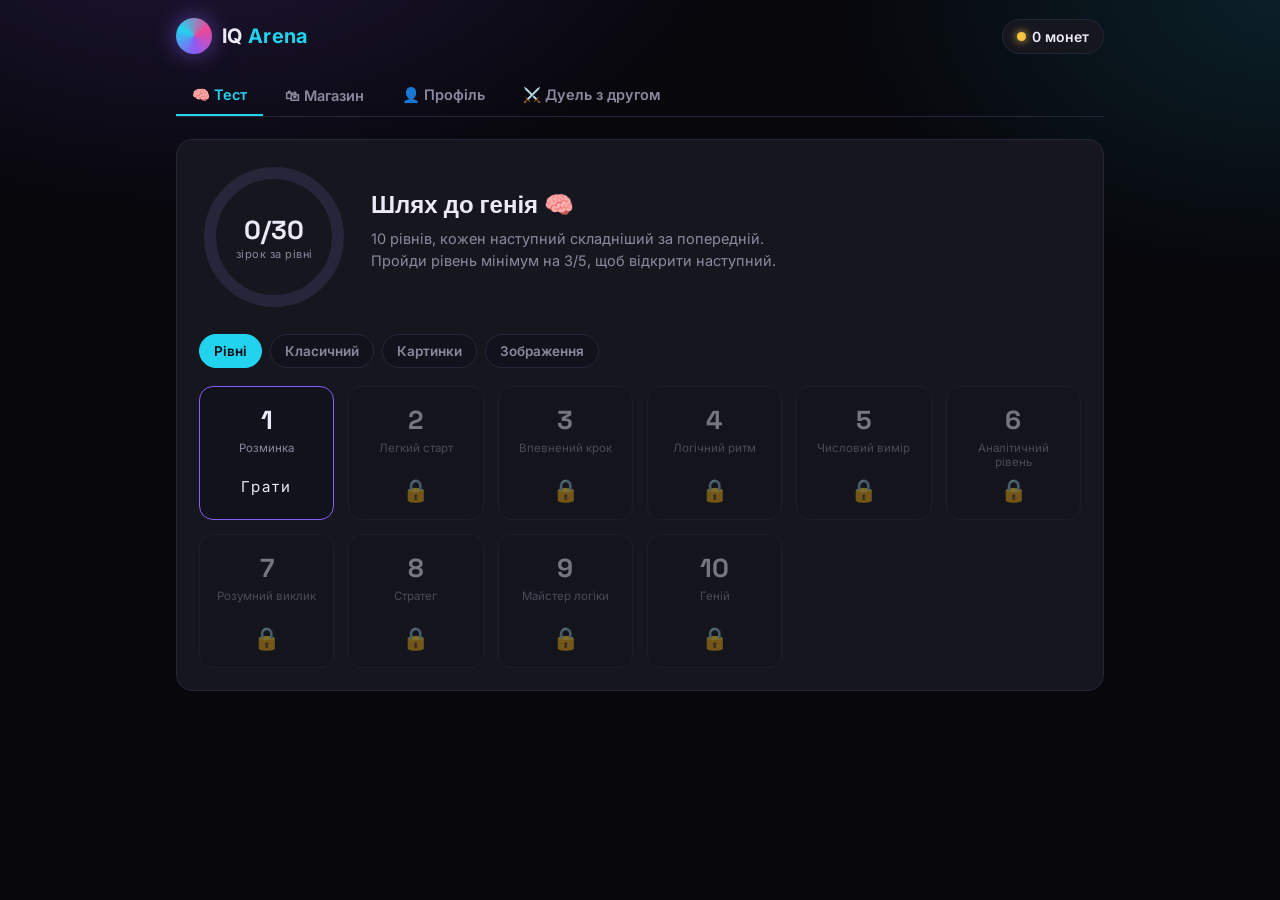
==== commit ab51417d: "Add files via upload" ====
--- a/index.html
+++ b/index.html
@@ -4,762 +4,13 @@
 <meta charset="UTF-8">
 <meta name="viewport" content="width=device-width, initial-scale=1.0">
 <title>IQ Arena</title>
-<style>
-@import url('https://fonts.googleapis.com/css2?family=Space+Grotesk:wght@500;600;700&family=Inter:wght@400;500;600;700&display=swap');
+<link rel="stylesheet" href="style.css">
+</head>
 
-:root{
-  --bg:#07070c;
-  --bg-elev:#12121c;
-  --bg-card:#16161f;
-  --line:#26263a;
-  --violet:#8b5cf6;
-  --cyan:#22d3ee;
-  --pink:#ec4899;
-  --gold:#f5c542;
-  --text:#eceaf7;
-  --text-dim:#8b899e;
-  --danger:#f14668;
-  --good:#34d399;
-}
-*{box-sizing:border-box;}
-html,body{margin:0;padding:0;}
-body{
-  background:
-    radial-gradient(ellipse 900px 500px at 15% -10%, rgba(139,92,246,.18), transparent 60%),
-    radial-gradient(ellipse 800px 500px at 100% 0%, rgba(34,211,238,.12), transparent 55%),
-    var(--bg);
-  color:var(--text);
-  font-family:'Inter',sans-serif;
-  min-height:100vh;
-}
-h1,h2,h3,.disp{font-family:'Space Grotesk',sans-serif;}
-button{font-family:'Inter',sans-serif;cursor:pointer;}
-::selection{background:var(--violet);color:#fff;}
-:focus-visible{outline:2px solid var(--cyan);outline-offset:2px;}
-@media (prefers-reduced-motion: reduce){*{animation-duration:.001ms !important;transition-duration:.001ms !important;}}
 
-.wrap{max-width:960px;margin:0 auto;padding:18px 16px 60px;}
-
-/* topbar */
-.topbar{display:flex;align-items:center;justify-content:space-between;gap:12px;margin-bottom:22px;}
-.brand{display:flex;align-items:center;gap:10px;}
-.brand-orb{
-  width:36px;height:36px;border-radius:50%;
-  background:conic-gradient(from 180deg, var(--violet), var(--cyan), var(--pink), var(--violet));
-  box-shadow:0 0 22px rgba(139,92,246,.55);
-  animation:spin 6s linear infinite;
-}
-@keyframes spin{to{transform:rotate(360deg);}}
-.brand-name{font-size:20px;font-weight:700;letter-spacing:.3px;}
-.brand-name span{color:var(--cyan);}
-.coin-pill{
-  display:flex;align-items:center;gap:6px;
-  background:var(--bg-card);border:1px solid var(--line);
-  padding:8px 14px;border-radius:999px;font-weight:600;font-size:14px;
-}
-.coin-pill .dot{width:9px;height:9px;border-radius:50%;background:var(--gold);box-shadow:0 0 8px var(--gold);}
-
-/* tabs */
-.tabs{display:flex;gap:6px;margin-bottom:22px;border-bottom:1px solid var(--line);overflow-x:auto;}
-.tab-btn{
-  background:none;border:none;color:var(--text-dim);padding:10px 16px;font-size:14.5px;
-  font-weight:600;border-bottom:2px solid transparent;white-space:nowrap;transition:.15s;
-}
-.tab-btn:hover{color:var(--text);}
-.tab-btn.active{color:var(--cyan);border-bottom-color:var(--cyan);}
-
-.card{
-  background:var(--bg-card);border:1px solid var(--line);border-radius:16px;padding:22px;
-}
-.muted{color:var(--text-dim);}
-.grad-btn{
-  background:linear-gradient(90deg,var(--violet),var(--cyan));border:none;color:#0a0a12;
-  font-weight:700;padding:12px 22px;border-radius:11px;font-size:15px;transition:.15s;
-}
-.grad-btn:hover{filter:brightness(1.1);transform:translateY(-1px);}
-.grad-btn:disabled{opacity:.4;cursor:not-allowed;transform:none;}
-.ghost-btn{
-  background:transparent;border:1px solid var(--line);color:var(--text);
-  padding:11px 20px;border-radius:11px;font-size:14.5px;font-weight:600;transition:.15s;
-}
-.ghost-btn:hover{border-color:var(--cyan);color:var(--cyan);}
-
-/* ===== LEVEL MAP ===== */
-.hero-row{display:flex;gap:22px;align-items:center;flex-wrap:wrap;margin-bottom:22px;}
-.gauge-wrap{position:relative;width:150px;height:150px;flex-shrink:0;}
-.gauge-num{position:absolute;inset:0;display:flex;flex-direction:column;align-items:center;justify-content:center;}
-.gauge-num b{font-family:'Space Grotesk';font-size:26px;}
-.gauge-num small{color:var(--text-dim);font-size:11px;letter-spacing:.5px;text-align:center;padding:0 10px;}
-.hero-text h2{margin:0 0 8px;font-size:24px;}
-.hero-text p{color:var(--text-dim);margin:0 0 14px;max-width:420px;line-height:1.5;font-size:14.5px;}
-
-.level-grid{display:grid;grid-template-columns:repeat(auto-fill,minmax(130px,1fr));gap:14px;}
-.level-node{
-  position:relative;background:var(--bg-elev);border:1px solid var(--line);border-radius:14px;
-  padding:16px 12px;text-align:center;transition:.15s;
-}
-.level-node.unlocked{border-color:var(--violet);cursor:pointer;}
-.level-node.unlocked:hover{transform:translateY(-2px);box-shadow:0 6px 20px rgba(139,92,246,.25);}
-.level-node.locked{opacity:.45;}
-.level-num{font-family:'Space Grotesk';font-size:26px;font-weight:700;}
-.level-title{font-size:11.5px;color:var(--text-dim);margin:4px 0 8px;min-height:28px;}
-.level-stars{font-size:15px;letter-spacing:2px;}
-.level-lock{font-size:22px;margin-top:4px;}
-
-/* ===== STREAK ===== */
-.streak-pill{
-  display:inline-flex;align-items:center;gap:7px;
-  background:var(--bg-elev);border:1px solid var(--line);
-  padding:7px 12px;border-radius:999px;font-size:13px;font-weight:700;
-  margin-top:10px;
-}
-.streak-pill.hot{border-color:var(--gold);color:var(--gold);box-shadow:0 0 14px rgba(245,197,66,.14);}
-.streak-fire{font-size:17px;}
-
-/* progress bar in test */
-.q-progress{display:flex;gap:5px;margin-bottom:18px;}
-.q-progress i{flex:1;height:5px;border-radius:3px;background:var(--line);}
-.q-progress i.done{background:var(--cyan);}
-.q-progress i.now{background:var(--violet);}
-.q-text{font-size:19px;font-weight:600;margin:4px 0 20px;line-height:1.4;}
-.opts{display:grid;grid-template-columns:1fr 1fr;gap:12px;}
-@media(max-width:520px){.opts{grid-template-columns:1fr;}}
-.opt-btn{
-  text-align:left;background:var(--bg-elev);border:1px solid var(--line);color:var(--text);
-  padding:14px 16px;border-radius:12px;font-size:15px;transition:.12s;
-}
-.opt-btn:hover{border-color:var(--violet);background:#1a1a28;}
-.opt-btn.correct{border-color:var(--good);background:rgba(52,211,153,.12);}
-.opt-btn.wrong{border-color:var(--danger);background:rgba(241,70,104,.12);}
-.opt-btn:disabled{cursor:default;}
-
-.result-box{text-align:center;padding:10px 0 4px;}
-.result-box .big{font-family:'Space Grotesk';font-size:52px;font-weight:700;background:linear-gradient(90deg,var(--violet),var(--cyan));-webkit-background-clip:text;background-clip:text;color:transparent;}
-.pass-tag{display:inline-block;padding:6px 16px;border-radius:999px;font-weight:700;font-size:13px;margin-bottom:8px;}
-.pass-tag.win{background:rgba(52,211,153,.15);color:var(--good);}
-.pass-tag.fail{background:rgba(241,70,104,.15);color:var(--danger);}
-.result-row{display:flex;justify-content:center;gap:26px;margin:18px 0 22px;flex-wrap:wrap;}
-.result-stat{text-align:center;}
-.result-stat b{display:block;font-size:20px;font-family:'Space Grotesk';}
-.result-stat small{color:var(--text-dim);font-size:12px;}
-.stars-big{font-size:34px;letter-spacing:6px;margin:6px 0 10px;}
-
-/* ===== SHOP ===== */
-.shop-cats{display:flex;gap:8px;margin-bottom:18px;flex-wrap:wrap;}
-.cat-chip{background:var(--bg-elev);border:1px solid var(--line);color:var(--text-dim);padding:8px 14px;border-radius:999px;font-size:13.5px;font-weight:600;}
-.cat-chip.active{color:#0a0a12;background:var(--cyan);border-color:var(--cyan);}
-.shop-grid{display:grid;grid-template-columns:repeat(auto-fill,minmax(140px,1fr));gap:14px;}
-.item-card{background:var(--bg-elev);border:1px solid var(--line);border-radius:14px;padding:14px;text-align:center;}
-.item-preview{width:64px;height:64px;border-radius:50%;margin:0 auto 10px;display:flex;align-items:center;justify-content:center;font-size:28px;border:1px solid var(--line);}
-.item-name{font-size:13.5px;font-weight:600;margin-bottom:2px;}
-.item-cost{color:var(--gold);font-size:12.5px;margin-bottom:10px;}
-.item-btn{width:100%;padding:8px;border-radius:9px;font-size:13px;font-weight:700;border:none;}
-.item-btn.owned{background:var(--line);color:var(--text-dim);}
-.item-btn.equipped{background:var(--good);color:#06251a;}
-.item-btn.buy{background:linear-gradient(90deg,var(--violet),var(--cyan));color:#0a0a12;}
-.item-btn.locked{background:var(--bg-card);color:var(--text-dim);}
-
-/* ===== PROFILE / AVATAR ===== */
-.profile-top{display:flex;gap:26px;align-items:center;flex-wrap:wrap;margin-bottom:22px;}
-.avatar-shell{width:130px;height:130px;position:relative;flex-shrink:0;}
-.avatar-body{width:100%;height:100%;border-radius:50%;display:flex;align-items:center;justify-content:center;position:relative;transition:.2s;}
-.avatar-hat{position:absolute;top:-22px;left:50%;transform:translateX(-50%);font-size:44px;}
-.avatar-face{font-size:34px;}
-.name-input{
-  background:var(--bg-elev);border:1px solid var(--line);color:var(--text);
-  padding:10px 14px;border-radius:10px;font-size:16px;font-weight:600;width:220px;max-width:60vw;
-}
-.stat-grid{display:grid;grid-template-columns:repeat(4,1fr);gap:12px;margin-top:18px;}
-.stat-card{background:var(--bg-elev);border:1px solid var(--line);border-radius:12px;padding:14px;text-align:center;}
-.stat-card b{display:block;font-family:'Space Grotesk';font-size:20px;}
-.stat-card small{color:var(--text-dim);font-size:12px;}
-
-/* ===== DUEL ===== */
-.duel-choice{display:flex;gap:14px;flex-wrap:wrap;}
-.duel-card{flex:1;min-width:220px;background:var(--bg-elev);border:1px solid var(--line);border-radius:14px;padding:20px;}
-.duel-card h3{margin:0 0 8px;font-size:16px;}
-.code-input{
-  background:var(--bg-card);border:1px solid var(--line);color:var(--text);
-  padding:11px 14px;border-radius:10px;font-size:18px;letter-spacing:3px;text-align:center;width:120px;margin-right:10px;
-}
-.room-code-big{font-family:'Space Grotesk';font-size:44px;font-weight:700;letter-spacing:8px;color:var(--cyan);text-align:center;margin:10px 0;}
-.pulse-dot{width:9px;height:9px;border-radius:50%;background:var(--gold);display:inline-block;animation:pulse 1.2s infinite;margin-right:6px;}
-@keyframes pulse{0%,100%{opacity:1;}50%{opacity:.25;}}
-.vs-row{display:flex;align-items:center;justify-content:center;gap:24px;margin:20px 0;}
-.vs-player{text-align:center;}
-.vs-avatar{width:70px;height:70px;border-radius:50%;margin:0 auto 8px;}
-.vs-mid{font-family:'Space Grotesk';font-weight:700;color:var(--text-dim);font-size:18px;}
-.winner-banner{text-align:center;font-family:'Space Grotesk';font-size:22px;font-weight:700;margin:14px 0;}
-</style>
-</head>
 <body>
 <div class="wrap" id="app"></div>
 
-<script>
-/* ---------- storage helpers ---------- */
-async function sget(key, shared){ try{ const r = await window.storage.get(key, !!shared); return r ? r.value : null; }catch(e){ return null; } }
-async function sset(key, value, shared){ try{ return await window.storage.set(key, value, !!shared); }catch(e){ return null; } }
-
-function uid(){ return Math.random().toString(36).slice(2,10); }
-function mulberry32(a){ return function(){ a|=0; a=a+0x6D2B79F5|0; let t=Math.imul(a^a>>>15,1|a); t=t+Math.imul(t^t>>>7,61|t)^t; return ((t^t>>>14)>>>0)/4294967296; }; }
-function seededShuffle(arr, seed){
-  const rng = mulberry32(seed);
-  const a = arr.slice();
-  for(let i=a.length-1;i>0;i--){ const j=Math.floor(rng()*(i+1)); [a[i],a[j]]=[a[j],a[i]]; }
-  return a;
-}
-function shuffleRandom(arr){ return seededShuffle(arr, Math.floor(Math.random()*1e9)); }
-
-/* ---------- 10 levels x 5 questions, increasing difficulty ---------- */
-const LEVELS = [
-  { title:"Розминка", q:[
-    {q:"Яке слово зайве?", o:["Кіт","Собака","Стіл","Кінь"], a:2},
-    {q:"Продовжте: 1, 2, 3, 4, ?", o:["5","6","7","4"], a:0},
-    {q:"Скільки днів у тижні?", o:["5","6","7","8"], a:2},
-    {q:"Яка пора року йде після зими?", o:["Осінь","Весна","Літо","Зима"], a:1},
-    {q:"Скільки буде 2 + 2 × 2?", o:["8","6","4","10"], a:1},
-  ]},
-  { title:"Легкий старт", q:[
-    {q:"Продовжте: 5, 10, 15, 20, ?", o:["22","24","25","30"], a:2},
-    {q:"Яке слово зайве?", o:["Яблуко","Банан","Морква","Груша"], a:2},
-    {q:"Рука : Пальці = Дерево : ?", o:["Листя","Земля","Небо","Вода"], a:0},
-    {q:"Продовжте: A, B, C, D, ?", o:["E","F","D","G"], a:0},
-    {q:"Скільки місяців у році?", o:["10","11","12","13"], a:2},
-  ]},
-  { title:"Впевнений крок", q:[
-    {q:"Продовжте: 2, 4, 8, 16, ?", o:["24","32","20","64"], a:1},
-    {q:"Книга : Читати = Їжа : ?", o:["Готувати","Їсти","Купувати","Мити"], a:1},
-    {q:"Яке слово зайве?", o:["Собака","Кіт","Стілець","Кінь"], a:2},
-    {q:"Продовжте: 3, 6, 9, 12, ?", o:["14","16","15","18"], a:2},
-    {q:"Годинник : Час = Термометр : ?", o:["Погода","Температура","Скло","Ртуть"], a:1},
-  ]},
-  { title:"Логічний ритм", q:[
-    {q:"Продовжте: 1, 4, 9, 16, 25, ?", o:["30","36","32","49"], a:1},
-    {q:"Птах : Гніздо = Людина : ?", o:["Робота","Дім","Місто","Сім'я"], a:1},
-    {q:"Продовжте буквений ряд: A, C, E, G, ?", o:["H","I","F","J"], a:1},
-    {q:"Яке слово зайве?", o:["Трикутник","Квадрат","Коло","Дерево"], a:3},
-    {q:"Якщо всі коти — тварини, і Мурчик — кіт, то Мурчик — це:", o:["Птах","Рослина","Тварина","Річ"], a:2},
-  ]},
-  { title:"Числовий вимір", q:[
-    {q:"Продовжте: 1, 1, 2, 3, 5, 8, ?", o:["11","12","13","10"], a:2},
-    {q:"Продовжте буквений ряд: B, D, F, H, ?", o:["I","K","J","G"], a:2},
-    {q:"У Марії 3 брати, і в кожного брата є одна сестра. Скільки сестер у братів?", o:["1","2","3","4"], a:0},
-    {q:"Продовжте: 7, 14, 21, 28, ?", o:["30","35","32","42"], a:1},
-    {q:"Що важче: кілограм пір'я чи кілограм заліза?", o:["Пір'я","Залізо","Однаково","Не можна визначити"], a:2},
-  ]},
-  { title:"Аналітичний рівень", q:[
-    {q:"Продовжте: 2, 6, 18, 54, ?", o:["108","162","216","144"], a:1},
-    {q:"Продовжте: 100, 90, 81, 73, ?", o:["66","65","64","67"], a:0},
-    {q:"Художник : Пензель = Письменник : ?", o:["Папір","Ручка","Книга","Стіл"], a:1},
-    {q:"Яке число зайве: 3, 5, 7, 9, 10?", o:["3","9","10","7"], a:2},
-    {q:"Сьогодні вівторок. Яким днем буде через 10 днів?", o:["Четвер","П'ятниця","Субота","Середа"], a:1},
-  ]},
-  { title:"Розумний виклик", q:[
-    {q:"Продовжте: 4, 9, 16, 25, 36, ?", o:["42","49","45","48"], a:1},
-    {q:"5 машин фарбують 5 парканів за 5 днів. За скільки днів 100 машин пофарбують 100 парканів?", o:["100","20","5","1"], a:2},
-    {q:"Лікар : Лікарня = Вчитель : ?", o:["Клас","Школа","Дошка","Учень"], a:1},
-    {q:"Яке слово не належить до групи: Флейта, Труба, Саксофон, Барабан?", o:["Флейта","Труба","Саксофон","Барабан"], a:3},
-    {q:"Продовжте: 12, 24, 36, 48, ?", o:["54","58","60","50"], a:2},
-  ]},
-  { title:"Стратег", q:[
-    {q:"Продовжте: 1, 2, 6, 24, 120, ?", o:["720","600","840","360"], a:0},
-    {q:"Три сестри мають по одному спільному брату. Скільки всього дітей у родині?", o:["3","4","6","7"], a:1},
-    {q:"Насіння : Дерево = Яйце : ?", o:["Гніздо","Птах","Шкаралупа","Курка"], a:1},
-    {q:"Продовжте: 2, 3, 5, 7, 11, ?", o:["12","13","14","15"], a:1},
-    {q:"Потяг їде зі швидкістю 60 км/год. За скільки часу він проїде 150 км?", o:["2 год","2,5 год","3 год","1,5 год"], a:1},
-  ]},
-  { title:"Майстер логіки", q:[
-    {q:"Продовжте: 3, 7, 15, 31, 63, ?", o:["120","125","127","130"], a:2},
-    {q:"У кімнаті 4 кути, у кожному сидить кіт. Навпроти кожного кота — 3 коти. Скільки всього котів у кімнаті?", o:["4","12","16","8"], a:0},
-    {q:"Океан : Крапля = Пустеля : ?", o:["Піщинка","Оазис","Верблюд","Спека"], a:0},
-    {q:"Продовжте буквений ряд: Z, X, V, T, ?", o:["S","R","Q","U"], a:1},
-    {q:"Один годинник зупинений, інший поспішає на хвилину щодня. Який з них точніший протягом року?", o:["Той, що поспішає","Зупинений","Обидва однаково","Жоден"], a:1},
-  ]},
-  { title:"Геній", q:[
-    {q:"Продовжте: 1, 3, 6, 10, 15, ?", o:["18","20","21","22"], a:2},
-    {q:"Скільки разів на добу годинникові стрілки накладаються одна на одну?", o:["12","22","24","20"], a:1},
-    {q:"Симфонія : Композитор = Роман : ?", o:["Читач","Письменник","Сторінка","Бібліотека"], a:1},
-    {q:"Продовжте: 5, 11, 23, 47, ?", o:["93","94","95","96"], a:2},
-    {q:"Що можна зловити, але не можна кинути?", o:["М'яч","Застуду","Рибу","Метелика"], a:1},
-  ]},
-];
-const ALL_QUESTIONS = LEVELS.flatMap(l=>l.q);
-
-/* ---------- shop items ---------- */
-const BODIES = [
-  {id:"b1",name:"Смарагд",cost:0,bg:"#10b981"},
-  {id:"b2",name:"Аметист",cost:50,bg:"#8b5cf6"},
-  {id:"b3",name:"Вогонь",cost:80,bg:"#f97316"},
-  {id:"b4",name:"Крига",cost:80,bg:"#22d3ee"},
-  {id:"b5",name:"Золото",cost:150,bg:"#eab308"},
-  {id:"b6",name:"Космос",cost:220,bg:"linear-gradient(135deg,#8b5cf6,#ec4899)"}
-];
-const HATS = [
-  {id:"h0",name:"Без капелюха",cost:0,emoji:""},
-  {id:"h1",name:"Корона",cost:120,emoji:"👑"},
-  {id:"h2",name:"Кепка",cost:60,emoji:"🧢"},
-  {id:"h3",name:"Циліндр",cost:100,emoji:"🎩"},
-  {id:"h4",name:"Ковбойський",cost:90,emoji:"🤠"},
-  {id:"h5",name:"Випускний",cost:110,emoji:"🎓"}
-];
-const FACES = [
-  {id:"f0",name:"Звичайне",cost:0,emoji:""},
-  {id:"f1",name:"Темні окуляри",cost:50,emoji:"🕶️"},
-  {id:"f2",name:"Розумні окуляри",cost:70,emoji:"🤓"},
-  {id:"f3",name:"Зірочки",cost:65,emoji:"🤩"},
-  {id:"f4",name:"Робот",cost:130,emoji:"🤖"}
-];
-const AURAS = [
-  {id:"a0",name:"Без аури",cost:0,glow:"none"},
-  {id:"a1",name:"Неонова",cost:100,glow:"0 0 34px #22d3ee"},
-  {id:"a2",name:"Вогняна",cost:100,glow:"0 0 34px #f97316"},
-  {id:"a3",name:"Райдужна",cost:180,glow:"0 0 40px #ec4899"}
-];
-function findItem(cat,id){ const m={body:BODIES,hat:HATS,face:FACES,aura:AURAS}[cat]; return m.find(i=>i.id===id); }
-
-/* ---------- state ---------- */
-let profile = null;
-let tab = "test";
-let shopCat = "body";
-let testState = null;
-let duelState = { screen:"menu", code:null, room:null, pollTimer:null };
-
-const defaultProfile = ()=>({
-  id: uid(), name:"Гравець", coins:0, bestScore:0, gamesPlayed:0, streak:0, bestStreak:0,
-  owned:["b1","h0","f0","a0"], equipped:{body:"b1",hat:"h0",face:"f0",aura:"a0"},
-  unlockedLevel:1, levelStars:{}
-});
-
-async function loadProfile(){
-  let p = await sget("profile", false);
-  if(!p){ p = defaultProfile(); await sset("profile", p, false); }
-  else if(typeof p === "string"){ try{ p = JSON.parse(p); }catch(e){ p = defaultProfile(); } }
-  if(!p.unlockedLevel) p.unlockedLevel = 1;
-  if(!p.levelStars) p.levelStars = {};
-  if(typeof p.streak !== "number") p.streak = 0;
-  if(typeof p.bestStreak !== "number") p.bestStreak = 0;
-  profile = p;
-}
-async function saveProfile(){ await sset("profile", profile, false); }
-
-/* ---------- avatar render ---------- */
-function avatarHTML(size, equipped){
-  const body = findItem("body", equipped.body) || BODIES[0];
-  const hat = findItem("hat", equipped.hat) || HATS[0];
-  const face = findItem("face", equipped.face) || FACES[0];
-  const aura = findItem("aura", equipped.aura) || AURAS[0];
-  return `<div class="avatar-body" style="width:${size}px;height:${size}px;background:${body.bg};box-shadow:${aura.glow};">
-    ${hat.emoji ? `<div class="avatar-hat" style="font-size:${size*0.34}px;top:${-size*0.17}px;">${hat.emoji}</div>`:""}
-    <div class="avatar-face" style="font-size:${size*0.26}px;">${face.emoji}</div>
-  </div>`;
-}
-
-/* ---------- render root ---------- */
-function render(){
-  const app = document.getElementById("app");
-  app.innerHTML = `
-    <div class="topbar">
-      <div class="brand"><div class="brand-orb"></div><div class="brand-name">IQ <span>Arena</span></div></div>
-      <div style="display:flex;align-items:center;gap:8px;flex-wrap:wrap;justify-content:flex-end;"><div class="streak-pill ${profile.streak>=3?"hot":""}"><span class="streak-fire">🔥</span>${profile.streak} підряд</div><div class="coin-pill"><span class="dot"></span>${profile.coins} монет</div></div>
-    </div>
-    <div class="tabs">
-      ${tabBtn("test","🧠 Рівні")}
-      ${tabBtn("shop","🛍 Магазин")}
-      ${tabBtn("profile","👤 Профіль")}
-      ${tabBtn("duel","⚔️ Дуель з другом")}
-    </div>
-    <div id="tab-content"></div>
-  `;
-  document.getElementById("tab-content").innerHTML =
-    tab==="test" ? renderTest() :
-    tab==="shop" ? renderShop() :
-    tab==="profile" ? renderProfile() :
-    renderDuel();
-}
-function tabBtn(id,label){ return `<button class="tab-btn ${tab===id?"active":""}" data-tab="${id}">${label}</button>`; }
-
-/* ---------- TEST / LEVELS TAB ---------- */
-function startLevelTest(levelNum){
-  const level = LEVELS[levelNum-1];
-  testState = { questions: level.q.slice(), idx:0, score:0, answered:false, coinsEarned:0, done:false, mode:"level", levelNum };
-}
-function startDuelTest(seed){
-  const pool = seededShuffle(ALL_QUESTIONS, seed);
-  testState = { questions: pool.slice(0,10), idx:0, score:0, answered:false, coinsEarned:0, done:false, mode:"duel" };
-}
-
-function totalStars(){ return Object.values(profile.levelStars).reduce((s,v)=>s+v,0); }
-
-function renderTest(){
-  if(!testState){
-    const stars = totalStars();
-    const pct = Math.round(stars/30*100);
-    return `
-      <div class="card">
-        <div class="hero-row">
-          ${gauge(pct, stars+"/30 зірок")}
-          <div class="hero-text">
-            <h2>Шлях до генія 🧠</h2>
-            <p>10 рівнів, кожен наступний складніший за попередній. Пройди рівень мінімум на 3/5, щоб відкрити наступний. За зірки і монети — купуй скіни в магазині.</p>
-          </div>
-        </div>
-        <div class="level-grid">
-          ${LEVELS.map((lvl,i)=>levelNode(lvl,i+1)).join("")}
-        </div>
-      </div>`;
-  }
-  if(testState.done){
-    if(testState.mode==="level"){
-      const passed = testState.score>=3;
-      const stars = testState.score>=5?3:testState.score>=4?2:testState.score>=3?1:0;
-      return `
-        <div class="card result-box">
-          <div class="pass-tag ${passed?"win":"fail"}">${passed?"Рівень пройдено!":"Спробуй ще раз"}</div>
-          <div class="big">${testState.score}/5</div>
-          <div class="stars-big">${"★".repeat(stars)}${"☆".repeat(3-stars)}</div>
-          <div class="result-row">
-            <div class="result-stat"><b>+${testState.coinsEarned}</b><small>монет</small></div>
-            <div class="result-stat"><b>${testState.levelNum}</b><small>рівень</small></div>
-          </div>
-          <button class="grad-btn" data-action="retry-level" data-lvl="${testState.levelNum}">Пройти ще раз</button>
-          <button class="ghost-btn" data-action="to-map" style="margin-left:10px;">Карта рівнів</button>
-        </div>`;
-    } else {
-      return renderDuelPlayingDone();
-    }
-  }
-  const q = testState.questions[testState.idx];
-  const total = testState.questions.length;
-  const prog = testState.questions.map((_,i)=>{
-    const cls = i<testState.idx ? "done" : i===testState.idx ? "now" : "";
-    return `<i class="${cls}"></i>`;
-  }).join("");
-  const heading = testState.mode==="level" ? `Рівень ${testState.levelNum}: ${LEVELS[testState.levelNum-1].title}` : "Дуельний тест";
-  return `
-    <div class="card">
-      <div class="muted" style="font-size:12.5px;margin-bottom:10px;letter-spacing:.3px;">${heading}</div>
-      <div class="q-progress">${prog}</div>
-      <div class="muted" style="font-size:13px;margin-bottom:6px;">Питання ${testState.idx+1} з ${total}</div>
-      <div class="q-text">${q.q}</div>
-      <div class="opts">
-        ${q.o.map((opt,i)=>`<button class="opt-btn" data-action="answer" data-i="${i}">${opt}</button>`).join("")}
-      </div>
-    </div>`;
-}
-function renderDuelPlayingDone(){ return ""; }
-
-function levelNode(lvl, num){
-  const unlocked = num <= profile.unlockedLevel;
-  const stars = profile.levelStars[num] || 0;
-  if(!unlocked){
-    return `<div class="level-node locked"><div class="level-num">${num}</div><div class="level-title">${lvl.title}</div><div class="level-lock">🔒</div></div>`;
-  }
-  return `<div class="level-node unlocked" data-action="start-level" data-lvl="${num}">
-    <div class="level-num">${num}</div>
-    <div class="level-title">${lvl.title}</div>
-    <div class="level-stars">${stars>0 ? "★".repeat(stars)+"☆".repeat(3-stars) : "Грати"}</div>
-  </div>`;
-}
-
-function gauge(pct, label){
-  return `
-    <div class="gauge-wrap">
-      <svg width="150" height="150" viewBox="0 0 150 150">
-        <circle cx="75" cy="75" r="64" fill="none" stroke="#26263a" stroke-width="12"/>
-        <circle cx="75" cy="75" r="64" fill="none" stroke="url(#g1)" stroke-width="12" stroke-linecap="round"
-          stroke-dasharray="${2*Math.PI*64}" stroke-dashoffset="${2*Math.PI*64*(1-pct/100)}" transform="rotate(-90 75 75)"/>
-        <defs><linearGradient id="g1" x1="0" y1="0" x2="1" y2="1">
-          <stop offset="0%" stop-color="#8b5cf6"/><stop offset="100%" stop-color="#22d3ee"/>
-        </linearGradient></defs>
-      </svg>
-      <div class="gauge-num"><b>${pct}%</b><small>${label}</small></div>
-    </div>`;
-}
-
-async function handleAnswer(i){
-  if(testState.answered) return;
-  testState.answered = true;
-  const q = testState.questions[testState.idx];
-  const correct = i===q.a;
-  if(correct) {
-    testState.score++;
-    profile.streak++;
-    if(profile.streak > profile.bestStreak) profile.bestStreak = profile.streak;
-  } else {
-    profile.streak = 0;
-  }
-  await saveProfile();
-  document.querySelectorAll(".opt-btn").forEach((btn,idx)=>{
-    btn.disabled = true;
-    if(idx===q.a) btn.classList.add("correct");
-    else if(idx===i) btn.classList.add("wrong");
-  });
-  await new Promise(r=>setTimeout(r,650));
-  testState.idx++;
-  testState.answered = false;
-  if(testState.idx >= testState.questions.length){
-    testState.done = true;
-    if(testState.mode==="duel"){
-      finishDuelTest();
-      return;
-    }
-    const passed = testState.score>=3;
-    const stars = testState.score>=5?3:testState.score>=4?2:testState.score>=3?1:0;
-    const coins = testState.score*10 + testState.levelNum*3;
-    testState.coinsEarned = coins;
-    profile.coins += coins;
-    profile.gamesPlayed += 1;
-    if(testState.score > profile.bestScore) profile.bestScore = testState.score;
-    const prevStars = profile.levelStars[testState.levelNum] || 0;
-    if(stars > prevStars) profile.levelStars[testState.levelNum] = stars;
-    if(passed && testState.levelNum === profile.unlockedLevel && profile.unlockedLevel < LEVELS.length){
-      profile.unlockedLevel += 1;
-    }
-    await saveProfile();
-  }
-  render();
-}
-
-/* ---------- SHOP TAB ---------- */
-function renderShop(){
-  const cats = [["body","Тіло"],["hat","Капелюх"],["face","Обличчя"],["aura","Аура"]];
-  const map = {body:BODIES, hat:HATS, face:FACES, aura:AURAS};
-  const items = map[shopCat];
-  return `
-    <div class="card">
-      <div class="shop-cats">
-        ${cats.map(([id,label])=>`<button class="cat-chip ${shopCat===id?"active":""}" data-shopcat="${id}">${label}</button>`).join("")}
-      </div>
-      <div class="shop-grid">
-        ${items.map(it=>itemCard(it)).join("")}
-      </div>
-    </div>`;
-}
-function itemCard(it){
-  const owned = profile.owned.includes(it.id);
-  const equipped = profile.equipped[shopCat]===it.id;
-  const preview = shopCat==="body"
-    ? `<div class="item-preview" style="background:${it.bg};"></div>`
-    : shopCat==="aura"
-      ? `<div class="item-preview" style="background:#1a1a28;box-shadow:${it.glow};"></div>`
-      : `<div class="item-preview">${it.emoji||"—"}</div>`;
-  let btn;
-  if(equipped) btn = `<button class="item-btn equipped" disabled>Одягнено ✓</button>`;
-  else if(owned) btn = `<button class="item-btn owned" data-action="equip" data-cat="${shopCat}" data-id="${it.id}">Одягнути</button>`;
-  else if(profile.coins>=it.cost) btn = `<button class="item-btn buy" data-action="buy" data-cat="${shopCat}" data-id="${it.id}">Купити за ${it.cost}</button>`;
-  else btn = `<button class="item-btn locked" disabled>Потрібно ${it.cost}</button>`;
-  return `<div class="item-card">${preview}<div class="item-name">${it.name}</div><div class="item-cost">${it.cost===0?"безкоштовно":it.cost+" 🪙"}</div>${btn}</div>`;
-}
-async function buyItem(cat,id){
-  const it = findItem(cat,id);
-  if(!it || profile.coins<it.cost || profile.owned.includes(id)) return;
-  profile.coins -= it.cost;
-  profile.owned.push(id);
-  profile.equipped[cat] = id;
-  await saveProfile();
-  render();
-}
-async function equipItem(cat,id){
-  profile.equipped[cat] = id;
-  await saveProfile();
-  render();
-}
-
-/* ---------- PROFILE TAB ---------- */
-function renderProfile(){
-  return `
-    <div class="card">
-      <div class="profile-top">
-        <div class="avatar-shell">${avatarHTML(130, profile.equipped)}</div>
-        <div>
-          <div class="muted" style="font-size:12px;margin-bottom:6px;">ІМ'Я ГРАВЦЯ</div>
-          <input class="name-input" id="name-input" value="${profile.name}" maxlength="16"/>
-        </div>
-      </div>
-      <div class="stat-grid">
-        <div class="stat-card"><b>${profile.coins}</b><small>монет</small></div>
-        <div class="stat-card"><b>${profile.unlockedLevel}/10</b><small>відкритий рівень</small></div>
-        <div class="stat-card"><b>${totalStars()}/30</b><small>зірок зібрано</small></div><div class="stat-card"><b>${profile.bestStreak}</b><small>найкраща серія</small></div>
-      </div>
-    </div>`;
-}
-
-/* ---------- DUEL TAB ---------- */
-function stopPoll(){ if(duelState.pollTimer){ clearInterval(duelState.pollTimer); duelState.pollTimer=null; } }
-
-function renderDuel(){
-  if(duelState.screen==="menu"){
-    return `
-      <div class="card">
-        <h2 style="margin-top:0;">Дуель з другом ⚔️</h2>
-        <p class="muted">Створи кімнату, поділись кодом із другом — і подивись, хто набере більше балів в однаковому тесті.</p>
-        <div class="duel-choice">
-          <div class="duel-card">
-            <h3>Створити кімнату</h3>
-            <p class="muted" style="font-size:13.5px;">Ти отримаєш код для друга.</p>
-            <button class="grad-btn" data-action="duel-create">Створити</button>
-          </div>
-          <div class="duel-card">
-            <h3>Приєднатися</h3>
-            <p class="muted" style="font-size:13.5px;">Введи код кімнати друга.</p>
-            <input class="code-input" id="join-code" placeholder="0000" maxlength="4"/>
-            <button class="ghost-btn" data-action="duel-join">Увійти</button>
-          </div>
-        </div>
-      </div>`;
-  }
-  if(duelState.screen==="waiting"){
-    const players = duelState.room ? Object.values(duelState.room.players) : [];
-    return `
-      <div class="card" style="text-align:center;">
-        <div class="muted" style="font-size:13px;">КОД КІМНАТИ — надішли другу</div>
-        <div class="room-code-big">${duelState.code}</div>
-        <div class="muted" style="margin:14px 0;"><span class="pulse-dot"></span>Очікуємо другого гравця (${players.length}/2)...</div>
-        <button class="ghost-btn" data-action="duel-leave">Скасувати</button>
-      </div>`;
-  }
-  if(duelState.screen==="ready"){
-    const players = Object.values(duelState.room.players);
-    return `
-      <div class="card" style="text-align:center;">
-        <div class="muted" style="font-size:13px;margin-bottom:6px;">КІМНАТА ${duelState.code}</div>
-        <h2 style="margin:4px 0 14px;">Обидва гравці готові!</h2>
-        <div class="vs-row">
-          ${players.map(p=>`<div class="vs-player"><div class="vs-avatar" style="background:#8b5cf6;border-radius:50%;"></div><div>${escapeHTML(p.name)}</div></div>`).join(`<div class="vs-mid">VS</div>`)}
-        </div>
-        <button class="grad-btn" data-action="duel-start">Почати тест</button>
-      </div>`;
-  }
-  if(duelState.screen==="playing"){
-    return renderTest();
-  }
-  if(duelState.screen==="waitresult"){
-    return `
-      <div class="card" style="text-align:center;">
-        <div class="big" style="font-size:34px;">Твій результат: ${testState.score}/10</div>
-        <div class="muted" style="margin:14px 0;"><span class="pulse-dot"></span>Очікуємо результат друга...</div>
-      </div>`;
-  }
-  if(duelState.screen==="result"){
-    const me = duelState.room.players[profile.id];
-    const other = Object.entries(duelState.room.players).find(([pid])=>pid!==profile.id);
-    const otherP = other ? other[1] : {name:"Друг", score:0};
-    let banner, color;
-    if(me.score>otherP.score){ banner="Перемога! 🏆"; color="var(--good)"; }
-    else if(me.score<otherP.score){ banner="Поразка 😅"; color="var(--danger)"; }
-    else { banner="Нічия! 🤝"; color="var(--gold)"; }
-    return `
-      <div class="card" style="text-align:center;">
-        <div class="winner-banner" style="color:${color};">${banner}</div>
-        <div class="vs-row">
-          <div class="vs-player"><b style="font-size:24px;">${me.score}/10</b><div>${escapeHTML(profile.name)} (ти)</div></div>
-          <div class="vs-mid">VS</div>
-          <div class="vs-player"><b style="font-size:24px;">${otherP.score}/10</b><div>${escapeHTML(otherP.name)}</div></div>
-        </div>
-        <button class="grad-btn" data-action="duel-leave">До меню дуелей</button>
-      </div>`;
-  }
-}
-function escapeHTML(s){ return (s||"").replace(/[&<>"']/g, c=>({"&":"&amp;","<":"&lt;",">":"&gt;",'"':"&quot;","'":"&#39;"}[c])); }
-
-async function duelCreate(){
-  const code = String(Math.floor(1000+Math.random()*9000));
-  const room = { seed: Math.floor(Math.random()*1e9), players:{ [profile.id]: {name:profile.name, score:null, finished:false} } };
-  await sset("room:"+code, room, true);
-  duelState = { screen:"waiting", code, room, pollTimer:null };
-  render();
-  duelState.pollTimer = setInterval(pollRoom, 1800);
-}
-async function duelJoin(){
-  const input = document.getElementById("join-code");
-  const code = input ? input.value.trim() : "";
-  if(!code || code.length<4){ alert("Введи 4-значний код кімнати"); return; }
-  let room = await sget("room:"+code, true);
-  if(typeof room === "string"){ try{ room = JSON.parse(room); }catch(e){ room=null; } }
-  if(!room){ alert("Кімнату не знайдено"); return; }
-  if(!room.players[profile.id]){
-    if(Object.keys(room.players).length>=2){ alert("Кімната вже заповнена"); return; }
-    room.players[profile.id] = {name:profile.name, score:null, finished:false};
-    await sset("room:"+code, room, true);
-  }
-  duelState = { screen: Object.keys(room.players).length>=2 ? "ready" : "waiting", code, room, pollTimer:null };
-  render();
-  if(duelState.screen==="waiting") duelState.pollTimer = setInterval(pollRoom, 1800);
-}
-async function pollRoom(){
-  if(!duelState.code) return;
-  let room = await sget("room:"+duelState.code, true);
-  if(typeof room === "string"){ try{ room = JSON.parse(room); }catch(e){ room=null; } }
-  if(!room) return;
-  duelState.room = room;
-  const count = Object.keys(room.players).length;
-  if(duelState.screen==="waiting" && count>=2){
-    stopPoll();
-    duelState.screen = "ready";
-    render();
-  } else if(duelState.screen==="waitresult"){
-    const all = Object.values(room.players);
-    if(all.length>=2 && all.every(p=>p.finished)){
-      stopPoll();
-      duelState.screen = "result";
-      render();
-    }
-  }
-}
-async function duelStart(){
-  stopPoll();
-  duelState.screen = "playing";
-  startDuelTest(duelState.room.seed);
-  render();
-}
-async function duelLeave(){
-  stopPoll();
-  duelState = { screen:"menu", code:null, room:null, pollTimer:null };
-  testState = null;
-  render();
-}
-async function finishDuelTest(){
-  let room = await sget("room:"+duelState.code, true);
-  if(typeof room === "string"){ try{ room = JSON.parse(room); }catch(e){ room=null; } }
-  if(!room) room = duelState.room;
-  room.players[profile.id] = {name:profile.name, score:testState.score, finished:true};
-  await sset("room:"+duelState.code, room, true);
-  duelState.room = room;
-  duelState.screen = "waitresult";
-  render();
-  duelState.pollTimer = setInterval(pollRoom, 1800);
-  pollRoom();
-}
-
-/* ---------- events ---------- */
-document.addEventListener("click", async (e)=>{
-  const t = e.target.closest("[data-action], [data-tab], [data-shopcat]");
-  if(!t) return;
-  if(t.dataset.tab){ tab = t.dataset.tab; render(); return; }
-  if(t.dataset.action==="start-level"){ startLevelTest(parseInt(t.dataset.lvl)); render(); return; }
-  if(t.dataset.action==="retry-level"){ startLevelTest(parseInt(t.dataset.lvl)); render(); return; }
-  if(t.dataset.action==="to-map"){ testState = null; render(); return; }
-  if(t.dataset.action==="answer"){ handleAnswer(parseInt(t.dataset.i)); return; }
-  if(t.dataset.shopcat){ shopCat = t.dataset.shopcat; render(); return; }
-  if(t.dataset.action==="buy"){ buyItem(t.dataset.cat, t.dataset.id); return; }
-  if(t.dataset.action==="equip"){ equipItem(t.dataset.cat, t.dataset.id); return; }
-  if(t.dataset.action==="duel-create"){ duelCreate(); return; }
-  if(t.dataset.action==="duel-join"){ duelJoin(); return; }
-  if(t.dataset.action==="duel-start"){ duelStart(); return; }
-  if(t.dataset.action==="duel-leave"){ duelLeave(); return; }
-});
-document.addEventListener("change", async (e)=>{
-  if(e.target.id==="name-input"){
-    profile.name = e.target.value.trim() || "Гравець";
-    await saveProfile();
-  }
-});
-
-/* ---------- init ---------- */
-(async function init(){
-  await loadProfile();
-  render();
-})();
-</script>
+<script src="script.js"></script>
 </body>
 </html>
--- a/style.css
+++ b/style.css
@@ -0,0 +1,194 @@
+@import url('https://fonts.googleapis.com/css2?family=Space+Grotesk:wght@500;600;700&family=Inter:wght@400;500;600;700&display=swap');
+
+:root{
+  --bg:#07070c;
+  --bg-elev:#12121c;
+  --bg-card:#16161f;
+  --line:#26263a;
+  --violet:#8b5cf6;
+  --cyan:#22d3ee;
+  --pink:#ec4899;
+  --gold:#f5c542;
+  --text:#eceaf7;
+  --text-dim:#8b899e;
+  --danger:#f14668;
+  --good:#34d399;
+}
+*{box-sizing:border-box;}
+html,body{margin:0;padding:0;}
+body{
+  background:
+    radial-gradient(ellipse 900px 500px at 15% -10%, rgba(139,92,246,.18), transparent 60%),
+    radial-gradient(ellipse 800px 500px at 100% 0%, rgba(34,211,238,.12), transparent 55%),
+    var(--bg);
+  color:var(--text);
+  font-family:'Inter',sans-serif;
+  min-height:100vh;
+}
+h1,h2,h3,.disp{font-family:'Space Grotesk',sans-serif;}
+button{font-family:'Inter',sans-serif;cursor:pointer;}
+::selection{background:var(--violet);color:#fff;}
+:focus-visible{outline:2px solid var(--cyan);outline-offset:2px;}
+@media (prefers-reduced-motion: reduce){*{animation-duration:.001ms !important;transition-duration:.001ms !important;}}
+
+.wrap{max-width:960px;margin:0 auto;padding:18px 16px 60px;}
+
+/* topbar */
+.topbar{display:flex;align-items:center;justify-content:space-between;gap:12px;margin-bottom:22px;}
+.brand{display:flex;align-items:center;gap:10px;}
+.brand-orb{
+  width:36px;height:36px;border-radius:50%;
+  background:conic-gradient(from 180deg, var(--violet), var(--cyan), var(--pink), var(--violet));
+  box-shadow:0 0 22px rgba(139,92,246,.55);
+  animation:spin 6s linear infinite;
+}
+@keyframes spin{to{transform:rotate(360deg);}}
+.brand-name{font-size:20px;font-weight:700;letter-spacing:.3px;}
+.brand-name span{color:var(--cyan);}
+.coin-pill{
+  display:flex;align-items:center;gap:6px;
+  background:var(--bg-card);border:1px solid var(--line);
+  padding:8px 14px;border-radius:999px;font-weight:600;font-size:14px;
+}
+.coin-pill .dot{width:9px;height:9px;border-radius:50%;background:var(--gold);box-shadow:0 0 8px var(--gold);}
+
+/* tabs */
+.tabs{display:flex;gap:6px;margin-bottom:22px;border-bottom:1px solid var(--line);overflow-x:auto;}
+.tab-btn{
+  background:none;border:none;color:var(--text-dim);padding:10px 16px;font-size:14.5px;
+  font-weight:600;border-bottom:2px solid transparent;white-space:nowrap;transition:.15s;
+}
+.tab-btn:hover{color:var(--text);}
+.tab-btn.active{color:var(--cyan);border-bottom-color:var(--cyan);}
+
+.card{
+  background:var(--bg-card);border:1px solid var(--line);border-radius:16px;padding:22px;
+}
+.muted{color:var(--text-dim);}
+.grad-btn{
+  background:linear-gradient(90deg,var(--violet),var(--cyan));border:none;color:#0a0a12;
+  font-weight:700;padding:12px 22px;border-radius:11px;font-size:15px;transition:.15s;
+}
+.grad-btn:hover{filter:brightness(1.1);transform:translateY(-1px);}
+.grad-btn:disabled{opacity:.4;cursor:not-allowed;transform:none;}
+.ghost-btn{
+  background:transparent;border:1px solid var(--line);color:var(--text);
+  padding:11px 20px;border-radius:11px;font-size:14.5px;font-weight:600;transition:.15s;
+}
+.ghost-btn:hover{border-color:var(--cyan);color:var(--cyan);}
+
+/* ===== TEST HUB ===== */
+.hero-row{display:flex;gap:22px;align-items:center;flex-wrap:wrap;margin-bottom:22px;}
+.gauge-wrap{position:relative;width:150px;height:150px;flex-shrink:0;}
+.gauge-num{position:absolute;inset:0;display:flex;flex-direction:column;align-items:center;justify-content:center;}
+.gauge-num b{font-family:'Space Grotesk';font-size:26px;}
+.gauge-num small{color:var(--text-dim);font-size:11px;letter-spacing:.5px;text-align:center;padding:0 10px;}
+.hero-text h2{margin:0 0 8px;font-size:24px;}
+.hero-text p{color:var(--text-dim);margin:0 0 14px;max-width:420px;line-height:1.5;font-size:14.5px;}
+
+/* sub-mode pills (reuses shop-cats/cat-chip styling) */
+.shop-cats{display:flex;gap:8px;margin-bottom:18px;flex-wrap:wrap;}
+.cat-chip{background:var(--bg-elev);border:1px solid var(--line);color:var(--text-dim);padding:8px 14px;border-radius:999px;font-size:13.5px;font-weight:600;}
+.cat-chip.active{color:#0a0a12;background:var(--cyan);border-color:var(--cyan);}
+
+/* ===== LEVEL MAP ===== */
+.level-grid{display:grid;grid-template-columns:repeat(auto-fill,minmax(130px,1fr));gap:14px;}
+.level-node{
+  position:relative;background:var(--bg-elev);border:1px solid var(--line);border-radius:14px;
+  padding:16px 12px;text-align:center;transition:.15s;
+}
+.level-node.unlocked{border-color:var(--violet);cursor:pointer;}
+.level-node.unlocked:hover{transform:translateY(-2px);box-shadow:0 6px 20px rgba(139,92,246,.25);}
+.level-node.locked{opacity:.45;}
+.level-num{font-family:'Space Grotesk';font-size:26px;font-weight:700;}
+.level-title{font-size:11.5px;color:var(--text-dim);margin:4px 0 8px;min-height:28px;}
+.level-stars{font-size:15px;letter-spacing:2px;}
+.level-lock{font-size:22px;margin-top:4px;}
+
+/* ===== CLASSIC / IMAGE MODE PICKER CARDS ===== */
+.image-test-menu{display:grid;grid-template-columns:1fr;gap:14px;}
+.image-test-card{background:var(--bg-elev);border:1px solid var(--line);border-radius:14px;padding:20px;transition:.15s;}
+.image-test-card:hover{border-color:var(--violet);}
+.image-test-card h3{margin:0 0 8px;font-size:17px;}
+.image-test-card p{color:var(--text-dim);font-size:13.5px;line-height:1.5;margin:0 0 15px;}
+.test-type-badge{display:inline-block;font-size:11px;color:var(--cyan);border:1px solid rgba(34,211,238,.35);padding:5px 9px;border-radius:999px;margin-bottom:9px;font-weight:700;letter-spacing:.4px;}
+
+.picture-box{background:#0b0b14;border:1px solid var(--line);border-radius:14px;padding:18px;margin:10px 0 18px;display:flex;justify-content:center;align-items:center;min-height:230px;overflow:hidden;}
+.picture-box svg{max-width:100%;height:auto;}
+.image-options{display:grid;grid-template-columns:1fr 1fr;gap:12px;}
+.image-opt{background:var(--bg-elev);border:1px solid var(--line);border-radius:12px;padding:12px;min-height:130px;display:flex;align-items:center;justify-content:center;transition:.12s;}
+.image-opt:hover{border-color:var(--violet);}
+.image-opt svg{max-width:100%;height:100px;}
+@media(max-width:520px){.image-options{grid-template-columns:1fr;}.image-opt{min-height:110px;}}
+
+/* progress bar in test */
+.q-progress{display:flex;gap:5px;margin-bottom:18px;}
+.q-progress i{flex:1;height:5px;border-radius:3px;background:var(--line);}
+.q-progress i.done{background:var(--cyan);}
+.q-progress i.now{background:var(--violet);}
+.q-text{font-size:19px;font-weight:600;margin:4px 0 20px;line-height:1.4;}
+.opts{display:grid;grid-template-columns:1fr 1fr;gap:12px;}
+@media(max-width:520px){.opts{grid-template-columns:1fr;}}
+.opt-btn{
+  text-align:left;background:var(--bg-elev);border:1px solid var(--line);color:var(--text);
+  padding:14px 16px;border-radius:12px;font-size:15px;transition:.12s;
+}
+.opt-btn:hover{border-color:var(--violet);background:#1a1a28;}
+.opt-btn.correct{border-color:var(--good);background:rgba(52,211,153,.12);}
+.opt-btn.wrong{border-color:var(--danger);background:rgba(241,70,104,.12);}
+.opt-btn:disabled{cursor:default;}
+
+.result-box{text-align:center;padding:10px 0 4px;}
+.result-box .big{font-family:'Space Grotesk';font-size:52px;font-weight:700;background:linear-gradient(90deg,var(--violet),var(--cyan));-webkit-background-clip:text;background-clip:text;color:transparent;}
+.pass-tag{display:inline-block;padding:6px 16px;border-radius:999px;font-weight:700;font-size:13px;margin-bottom:8px;}
+.pass-tag.win{background:rgba(52,211,153,.15);color:var(--good);}
+.pass-tag.fail{background:rgba(241,70,104,.15);color:var(--danger);}
+.result-row{display:flex;justify-content:center;gap:26px;margin:18px 0 22px;flex-wrap:wrap;}
+.result-stat{text-align:center;}
+.result-stat b{display:block;font-size:20px;font-family:'Space Grotesk';}
+.result-stat small{color:var(--text-dim);font-size:12px;}
+.stars-big{font-size:34px;letter-spacing:6px;margin:6px 0 10px;}
+
+/* ===== SHOP ===== */
+.shop-grid{display:grid;grid-template-columns:repeat(auto-fill,minmax(140px,1fr));gap:14px;}
+.item-card{background:var(--bg-elev);border:1px solid var(--line);border-radius:14px;padding:14px;text-align:center;}
+.item-preview{width:64px;height:64px;border-radius:50%;margin:0 auto 10px;display:flex;align-items:center;justify-content:center;font-size:28px;border:1px solid var(--line);}
+.item-name{font-size:13.5px;font-weight:600;margin-bottom:2px;}
+.item-cost{color:var(--gold);font-size:12.5px;margin-bottom:10px;}
+.item-btn{width:100%;padding:8px;border-radius:9px;font-size:13px;font-weight:700;border:none;}
+.item-btn.owned{background:var(--line);color:var(--text-dim);}
+.item-btn.equipped{background:var(--good);color:#06251a;}
+.item-btn.buy{background:linear-gradient(90deg,var(--violet),var(--cyan));color:#0a0a12;}
+.item-btn.locked{background:var(--bg-card);color:var(--text-dim);}
+
+/* ===== PROFILE / AVATAR ===== */
+.profile-top{display:flex;gap:26px;align-items:center;flex-wrap:wrap;margin-bottom:22px;}
+.avatar-shell{width:130px;height:130px;position:relative;flex-shrink:0;}
+.avatar-body{width:100%;height:100%;border-radius:50%;display:flex;align-items:center;justify-content:center;position:relative;transition:.2s;}
+.avatar-hat{position:absolute;top:-22px;left:50%;transform:translateX(-50%);font-size:44px;}
+.avatar-face{font-size:34px;}
+.name-input{
+  background:var(--bg-elev);border:1px solid var(--line);color:var(--text);
+  padding:10px 14px;border-radius:10px;font-size:16px;font-weight:600;width:220px;max-width:60vw;
+}
+.stat-grid{display:grid;grid-template-columns:repeat(auto-fit,minmax(100px,1fr));gap:12px;margin-top:18px;}
+.stat-card{background:var(--bg-elev);border:1px solid var(--line);border-radius:12px;padding:14px;text-align:center;}
+.stat-card b{display:block;font-family:'Space Grotesk';font-size:20px;}
+.stat-card small{color:var(--text-dim);font-size:12px;}
+
+/* ===== DUEL ===== */
+.duel-choice{display:flex;gap:14px;flex-wrap:wrap;}
+.duel-card{flex:1;min-width:220px;background:var(--bg-elev);border:1px solid var(--line);border-radius:14px;padding:20px;}
+.duel-card h3{margin:0 0 8px;font-size:16px;}
+.code-input{
+  background:var(--bg-card);border:1px solid var(--line);color:var(--text);
+  padding:11px 14px;border-radius:10px;font-size:18px;letter-spacing:3px;text-align:center;width:120px;margin-right:10px;
+}
+.room-code-big{font-family:'Space Grotesk';font-size:44px;font-weight:700;letter-spacing:8px;color:var(--cyan);text-align:center;margin:10px 0;}
+.pulse-dot{width:9px;height:9px;border-radius:50%;background:var(--gold);display:inline-block;animation:pulse 1.2s infinite;margin-right:6px;}
+@keyframes pulse{0%,100%{opacity:1;}50%{opacity:.25;}}
+.vs-row{display:flex;align-items:center;justify-content:center;gap:24px;margin:20px 0;}
+.vs-player{text-align:center;}
+.vs-avatar{width:70px;height:70px;border-radius:50%;margin:0 auto 8px;}
+.vs-mid{font-family:'Space Grotesk';font-weight:700;color:var(--text-dim);font-size:18px;}
+.winner-banner{text-align:center;font-family:'Space Grotesk';font-size:22px;font-weight:700;margin:14px 0;}
